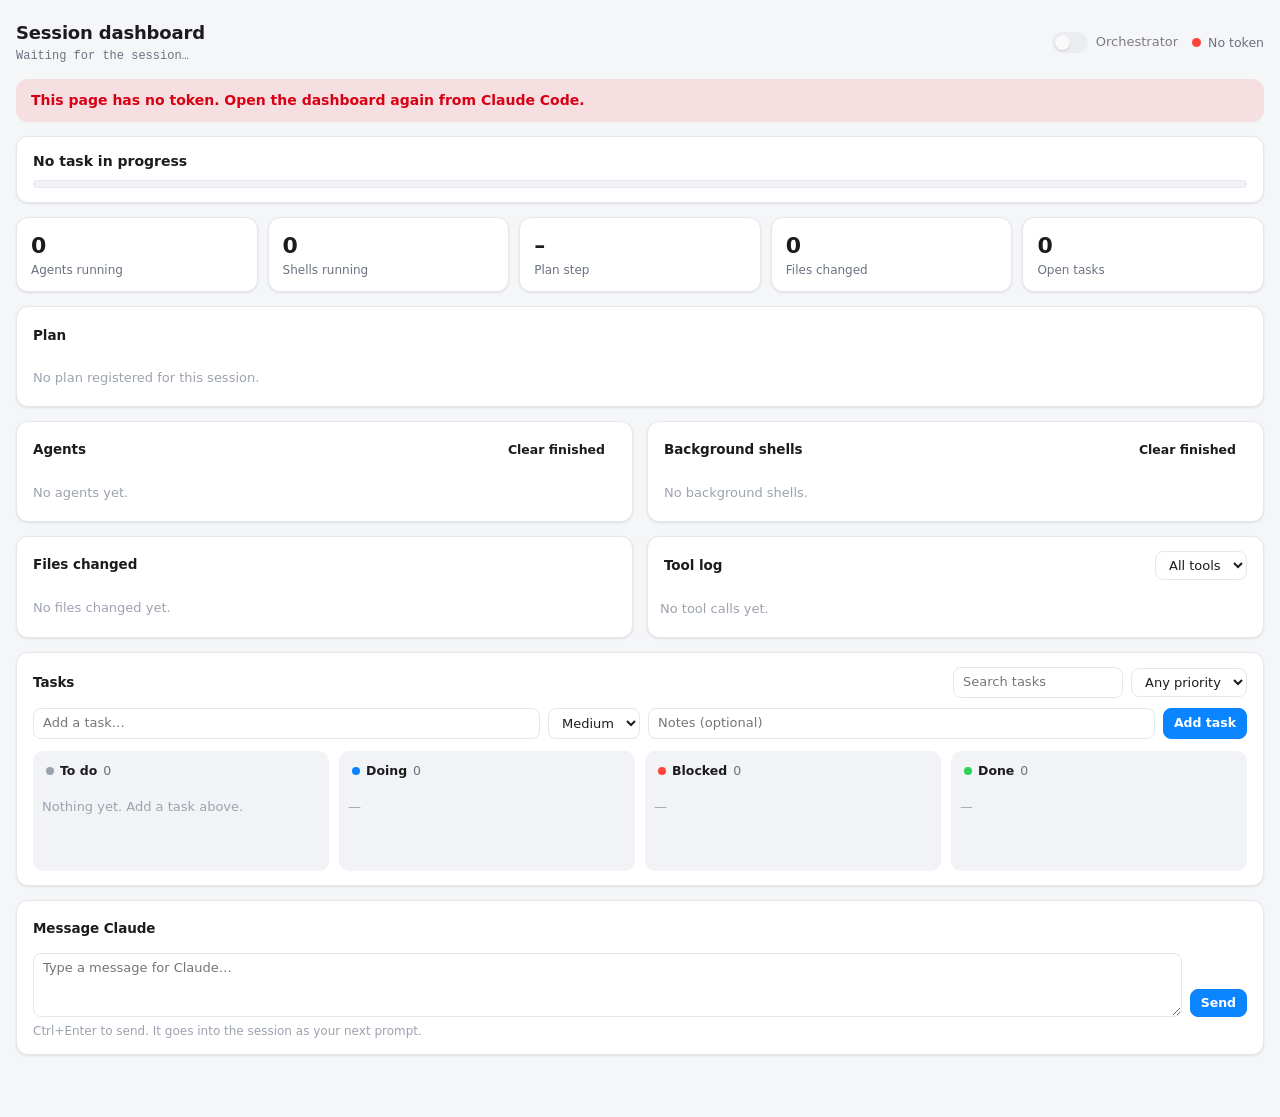
==== web/index.html @ 69ec07aa "task-progress 0.6.0: finish session dashboard - web/server.js: stop exiting on stdin end (host close" ====
<!doctype html>
<html lang="en">
<head>
<meta charset="utf-8">
<meta name="viewport" content="width=device-width, initial-scale=1">
<meta name="referrer" content="no-referrer">
<title>Session dashboard</title>
<style>
:root {
  --bg: #F5F6F8;
  --surface: #FFFFFF;
  --surface-2: #F1F3F6;
  --text: #1C1C1E;
  --muted: #6B7280;
  --faint: #9CA3AF;
  --border: #E4E7EC;
  --accent: #0A84FF;
  --accent-soft: rgba(10,132,255,.10);
  --green: #248A3D;
  --green-soft: rgba(52,199,89,.14);
  --amber: #B25000;
  --amber-soft: rgba(255,159,10,.16);
  --red: #D70015;
  --red-soft: rgba(255,59,48,.12);
  --gray-soft: rgba(120,120,128,.12);
  --violet-soft: rgba(165,180,252,.22);
  --shadow: 0 1px 2px rgba(16,24,40,.04), 0 1px 3px rgba(16,24,40,.06);
  --radius: 12px;
  --mono: ui-monospace, SFMono-Regular, Menlo, Consolas, "Liberation Mono", monospace;
  color-scheme: light;
}
@media (prefers-color-scheme: dark) {
  :root {
    --bg: #0E1014;
    --surface: #16191F;
    --surface-2: #1D2129;
    --text: #E8EAED;
    --muted: #9AA0AA;
    --faint: #6B7280;
    --border: #2A2F39;
    --accent: #0A84FF;
    --accent-soft: rgba(10,132,255,.18);
    --green: #30D158;
    --green-soft: rgba(48,209,88,.16);
    --amber: #FFB340;
    --amber-soft: rgba(255,159,10,.18);
    --red: #FF6961;
    --red-soft: rgba(255,69,58,.18);
    --gray-soft: rgba(142,142,147,.18);
    --violet-soft: rgba(165,180,252,.16);
    --shadow: none;
    color-scheme: dark;
  }
}
* { box-sizing: border-box; }
html, body { margin: 0; }
body {
  background: var(--bg);
  color: var(--text);
  font: 14px/1.45 -apple-system, BlinkMacSystemFont, "Segoe UI", system-ui, Roboto, "Helvetica Neue", Arial, sans-serif;
  -webkit-font-smoothing: antialiased;
}
button, input, select, textarea { font: inherit; color: inherit; }
.wrap { max-width: 1280px; margin: 0 auto; padding: 20px 16px 48px; }

/* header */
header.top {
  display: flex; align-items: center; gap: 16px; flex-wrap: wrap;
  margin-bottom: 14px;
}
.title-block { flex: 1 1 280px; min-width: 0; }
h1 { font-size: 18px; font-weight: 650; margin: 0; letter-spacing: -.01em; }
.cwd {
  font-family: var(--mono); font-size: 12px; color: var(--muted);
  white-space: nowrap; overflow: hidden; text-overflow: ellipsis; margin-top: 2px;
}
.head-controls { display: flex; align-items: center; gap: 14px; flex-wrap: wrap; }
.conn { display: inline-flex; align-items: center; gap: 7px; font-size: 12.5px; color: var(--muted); }
.dot { width: 9px; height: 9px; border-radius: 50%; background: var(--faint); flex: none; }
.conn[data-state="live"] .dot { background: #30D158; box-shadow: 0 0 0 3px var(--green-soft); }
.conn[data-state="reconnecting"] .dot { background: #FF9F0A; animation: pulse 1.2s ease-in-out infinite; }
.conn[data-state="offline"] .dot { background: #FF453A; }
@keyframes pulse { 50% { opacity: .35; } }

.switch {
  display: inline-flex; align-items: center; gap: 8px; cursor: pointer;
  background: none; border: 0; padding: 4px 0; font-size: 13px; color: var(--text);
}
.switch .track {
  width: 36px; height: 21px; border-radius: 999px; background: var(--gray-soft);
  border: 1px solid var(--border); position: relative; transition: background .15s;
}
.switch .track::after {
  content: ""; position: absolute; top: 2px; left: 2px; width: 15px; height: 15px;
  border-radius: 50%; background: #fff; box-shadow: 0 1px 2px rgba(0,0,0,.25); transition: transform .15s;
}
.switch[aria-checked="true"] .track { background: var(--accent); border-color: var(--accent); }
.switch[aria-checked="true"] .track::after { transform: translateX(15px); }
.switch:disabled { opacity: .55; cursor: progress; }

/* cards */
.card {
  background: var(--surface); border: 1px solid var(--border); border-radius: var(--radius);
  box-shadow: var(--shadow); padding: 14px 16px; min-width: 0;
}
.card-head { display: flex; align-items: center; gap: 10px; margin-bottom: 10px; min-height: 28px; }
.card-head h2 { font-size: 13.5px; font-weight: 650; margin: 0; flex: 1; letter-spacing: -.005em; }
.card-head .count { color: var(--muted); font-weight: 500; margin-left: 4px; }
.empty { color: var(--faint); font-size: 13px; padding: 10px 0 4px; }

/* progress */
.progress-card { margin-bottom: 14px; }
.progress-line { display: flex; align-items: baseline; gap: 8px; flex-wrap: wrap; margin-bottom: 9px; }
.progress-task { font-weight: 650; }
.progress-label { color: var(--muted); min-width: 0; overflow-wrap: anywhere; }
.progress-steps { margin-left: auto; font-variant-numeric: tabular-nums; color: var(--muted); font-size: 12.5px; }
.bar { height: 8px; border-radius: 999px; background: var(--surface-2); overflow: hidden; border: 1px solid var(--border); }
.bar > span {
  display: block; height: 100%; width: 0; border-radius: 999px;
  background: linear-gradient(90deg, #A5B4FC, #0A84FF); transition: width .35s ease;
}
.bar.done > span { background: linear-gradient(90deg, #A5B4FC, #0A84FF); }

/* overview */
.overview { display: grid; grid-template-columns: repeat(5, minmax(0, 1fr)); gap: 10px; margin-bottom: 14px; }
.stat { padding: 12px 14px; }
.stat .num { font-size: 22px; font-weight: 650; font-variant-numeric: tabular-nums; letter-spacing: -.02em; }
.stat .lbl { font-size: 12px; color: var(--muted); }

.grid { display: grid; grid-template-columns: repeat(2, minmax(0, 1fr)); gap: 14px; margin-bottom: 14px; }
.span-2 { grid-column: 1 / -1; }

/* buttons */
.btn {
  display: inline-flex; align-items: center; justify-content: center; gap: 6px;
  border: 1px solid var(--border); background: var(--surface); color: var(--text);
  border-radius: 8px; padding: 4px 10px; font-size: 12.5px; font-weight: 550; cursor: pointer;
  white-space: nowrap; line-height: 1.4;
}
.btn:hover:not(:disabled) { background: var(--surface-2); }
.btn:disabled { opacity: .5; cursor: progress; }
.btn.primary { background: var(--accent); border-color: var(--accent); color: #fff; }
.btn.primary:hover:not(:disabled) { background: #0071E3; }
.btn.danger { color: var(--red); }
.btn.danger.solid { background: var(--red); border-color: var(--red); color: #fff; }
.btn.ghost { border-color: transparent; background: transparent; }
.btn.ghost:hover:not(:disabled) { background: var(--surface-2); }
.btn.icon { padding: 3px 7px; min-width: 26px; }
.btn:focus-visible, .switch:focus-visible, input:focus-visible, select:focus-visible, textarea:focus-visible, .sort:focus-visible {
  outline: 2px solid var(--accent); outline-offset: 1px;
}
.confirm { display: inline-flex; align-items: center; gap: 4px; font-size: 12.5px; color: var(--muted); }

/* chips */
.chip {
  display: inline-block; padding: 1px 8px; border-radius: 999px; font-size: 11.5px; font-weight: 600;
  background: var(--gray-soft); color: var(--muted); white-space: nowrap; text-transform: lowercase;
}
.chip.running, .chip.doing { background: var(--accent-soft); color: var(--accent); }
.chip.done { background: var(--green-soft); color: var(--green); }
.chip.failed, .chip.over, .chip.blocked { background: var(--red-soft); color: var(--red); }
.chip.stopped, .chip.skipped, .chip.idle { background: var(--gray-soft); color: var(--muted); }
.chip.high { background: var(--red-soft); color: var(--red); }
.chip.med { background: var(--amber-soft); color: var(--amber); }
.chip.low { background: var(--gray-soft); color: var(--muted); }
.chip.plan { background: var(--violet-soft); color: var(--text); }

/* tables */
.table-wrap { overflow-x: auto; margin: 0 -4px; }
table { width: 100%; border-collapse: collapse; font-size: 13px; }
th {
  text-align: left; font-weight: 600; font-size: 11.5px; color: var(--muted);
  padding: 6px 6px; border-bottom: 1px solid var(--border); white-space: nowrap;
}
td { padding: 7px 6px; border-bottom: 1px solid var(--border); vertical-align: middle; }
tr:last-child td { border-bottom: 0; }
td.num, th.num { text-align: right; font-variant-numeric: tabular-nums; }
td.actions { text-align: right; white-space: nowrap; }
.mono { font-family: var(--mono); font-size: 12px; }
.clip { max-width: 0; overflow: hidden; text-overflow: ellipsis; white-space: nowrap; }
.sub { color: var(--muted); font-size: 12px; }
.over-text { color: var(--red); font-weight: 600; }
.sort {
  background: none; border: 0; padding: 0; font-weight: 600; font-size: 11.5px; color: var(--muted); cursor: pointer;
}
.sort[aria-sort="descending"]::after { content: " \2193"; }
.sort[aria-sort="ascending"]::after { content: " \2191"; }
.sort[aria-sort] { color: var(--text); }

/* plan */
.steps { list-style: none; margin: 0; padding: 0; }
.step {
  display: grid; grid-template-columns: 26px minmax(0,1fr) auto; gap: 10px; align-items: center;
  padding: 8px 0; border-bottom: 1px solid var(--border);
}
.step:last-child { border-bottom: 0; }
.step .k {
  width: 24px; height: 24px; border-radius: 50%; display: grid; place-items: center;
  font-size: 12px; font-weight: 650; background: var(--surface-2); color: var(--muted);
}
.step.running .k { background: var(--accent); color: #fff; }
.step.done .k { background: var(--green-soft); color: var(--green); }
.step.over .k { background: var(--red); color: #fff; }
.step.skipped .step-title { text-decoration: line-through; color: var(--muted); }
.step-title { font-weight: 550; overflow-wrap: anywhere; }
.step-meta { display: flex; gap: 8px; align-items: center; flex-wrap: wrap; margin-top: 2px; font-size: 12px; color: var(--muted); }
.step-actions { display: flex; gap: 6px; }
.minibar { width: 64px; height: 4px; border-radius: 999px; background: var(--surface-2); overflow: hidden; display: inline-block; vertical-align: middle; }
.minibar > span { display: block; height: 100%; background: var(--accent); }
.minibar.over > span { background: var(--red); }

/* tool log + files toolbars */
.toolbar { display: flex; gap: 8px; align-items: center; flex-wrap: wrap; }
select, input[type="text"], input[type="search"], textarea {
  background: var(--surface); border: 1px solid var(--border); border-radius: 8px;
  padding: 5px 9px; font-size: 13px; min-width: 0;
}
textarea { resize: vertical; }
.log { max-height: 380px; overflow: auto; margin: 0 -4px; }
.log-row {
  display: grid; grid-template-columns: 62px auto minmax(0,1fr) auto; gap: 8px; align-items: baseline;
  padding: 5px 4px; border-bottom: 1px solid var(--border); font-size: 12.5px;
}
.log-row:last-child { border-bottom: 0; }
.log-row .t { color: var(--faint); font-family: var(--mono); font-size: 11.5px; }
.log-row .s { overflow-wrap: anywhere; }
.log-row.fail .s { color: var(--red); }
.tool { font-family: var(--mono); font-size: 11.5px; padding: 0 6px; border-radius: 6px; background: var(--surface-2); color: var(--text); }
.agent-tag { font-size: 11px; color: var(--muted); font-family: var(--mono); }

/* tasks */
.task-add { display: grid; grid-template-columns: minmax(0,2fr) auto minmax(0,2fr) auto; gap: 8px; margin-bottom: 12px; }
.board { display: grid; grid-template-columns: repeat(4, minmax(0, 1fr)); gap: 10px; }
.col {
  background: var(--surface-2); border-radius: 10px; padding: 8px; min-height: 120px;
  border: 1px dashed transparent; transition: border-color .12s, background .12s;
}
.col.drop { border-color: var(--accent); background: var(--accent-soft); }
.col-head { display: flex; align-items: center; gap: 6px; padding: 2px 4px 8px; font-size: 12.5px; font-weight: 650; }
.col-head .n { color: var(--muted); font-weight: 500; }
.col-head .pip { width: 8px; height: 8px; border-radius: 50%; }
.col[data-status="todo"] .pip { background: var(--faint); }
.col[data-status="doing"] .pip { background: var(--accent); }
.col[data-status="blocked"] .pip { background: #FF453A; }
.col[data-status="done"] .pip { background: #30D158; }
.tcard {
  background: var(--surface); border: 1px solid var(--border); border-radius: 10px; padding: 9px 10px;
  margin-bottom: 8px; box-shadow: var(--shadow); cursor: grab;
}
.tcard.dragging { opacity: .45; }
.tcard .row1 { display: flex; gap: 6px; align-items: flex-start; }
.tcard .ttl { flex: 1; font-weight: 550; overflow-wrap: anywhere; cursor: text; border-radius: 4px; }
.tcard .ttl:hover, .tcard .notes:hover { background: var(--surface-2); }
.tcard .notes { font-size: 12.5px; color: var(--muted); margin-top: 4px; white-space: pre-wrap; overflow-wrap: anywhere; cursor: text; border-radius: 4px; }
.tcard .notes.placeholder { color: var(--faint); font-style: italic; }
.tcard .meta { display: flex; gap: 6px; align-items: center; flex-wrap: wrap; margin-top: 7px; font-size: 11.5px; color: var(--faint); }
.tcard .acts { display: flex; gap: 4px; align-items: center; margin-top: 8px; flex-wrap: wrap; }
.tcard .acts .spacer { flex: 1; }
.tcard input, .tcard textarea { width: 100%; }
.tcard.done-card .ttl { color: var(--muted); }
.prio-btn { border: 0; cursor: pointer; }

/* message box */
.msg-row { display: grid; grid-template-columns: minmax(0,1fr) auto; gap: 8px; align-items: end; }
.msg-row textarea { width: 100%; min-height: 64px; }
.hint { color: var(--faint); font-size: 12px; margin-top: 6px; }

/* banner + toasts */
.banner {
  display: none; margin-bottom: 14px; padding: 10px 14px; border-radius: var(--radius);
  background: var(--red-soft); color: var(--red); font-weight: 550; border: 1px solid transparent;
}
.banner.show { display: block; }
.toasts { position: fixed; right: 16px; bottom: 16px; display: flex; flex-direction: column; gap: 8px; z-index: 50; max-width: min(380px, calc(100vw - 32px)); }
.toast {
  background: var(--surface); border: 1px solid var(--border); border-left: 3px solid var(--green);
  border-radius: 10px; padding: 9px 12px; box-shadow: 0 6px 24px rgba(0,0,0,.14); font-size: 13px;
  overflow-wrap: anywhere; animation: tin .18s ease-out;
}
.toast.err { border-left-color: #FF453A; }
@keyframes tin { from { transform: translateY(6px); opacity: 0; } }

@media (max-width: 980px) {
  .overview { grid-template-columns: repeat(3, minmax(0, 1fr)); }
  .grid { grid-template-columns: minmax(0, 1fr); }
  .board { grid-template-columns: repeat(2, minmax(0, 1fr)); }
}
@media (max-width: 600px) {
  .wrap { padding: 14px 16px 40px; }
  .overview { grid-template-columns: repeat(2, minmax(0, 1fr)); }
  .board { grid-template-columns: minmax(0, 1fr); }
  .task-add { grid-template-columns: minmax(0,1fr) auto; }
  .task-add .notes-in { grid-column: 1 / -1; }
  .task-add .add-btn { grid-column: 1 / -1; }
  .hide-sm { display: none; }
  .log-row { grid-template-columns: 56px auto minmax(0,1fr); }
  .log-row .agent-tag { display: none; }
}
@media (prefers-reduced-motion: reduce) {
  * { animation: none !important; transition: none !important; }
}
</style>
</head>
<body>
<div class="wrap">
  <header class="top">
    <div class="title-block">
      <h1>Session dashboard</h1>
      <div class="cwd" id="cwd">Waiting for the session…</div>
    </div>
    <div class="head-controls">
      <button class="switch" id="orchToggle" role="switch" aria-checked="false" type="button" title="Orchestrator mode: Opus plans, executors run each step">
        <span class="track" aria-hidden="true"></span><span>Orchestrator</span>
      </button>
      <span class="conn" id="conn" data-state="reconnecting" aria-live="polite"><span class="dot"></span><span id="connText">Connecting…</span></span>
    </div>
  </header>

  <div class="banner" id="banner" role="alert"></div>

  <section class="card progress-card" aria-label="Progress">
    <div class="progress-line">
      <span class="progress-task" id="pTask">No task in progress</span>
      <span class="progress-label" id="pLabel"></span>
      <span class="progress-steps" id="pSteps"></span>
    </div>
    <div class="bar" role="progressbar" aria-valuemin="0" aria-valuemax="100" aria-valuenow="0" id="pBar"><span id="pFill"></span></div>
  </section>

  <section class="overview" aria-label="Overview">
    <div class="card stat"><div class="num" id="oAgents">0</div><div class="lbl">Agents running</div></div>
    <div class="card stat"><div class="num" id="oShells">0</div><div class="lbl">Shells running</div></div>
    <div class="card stat"><div class="num" id="oPlan">–</div><div class="lbl">Plan step</div></div>
    <div class="card stat"><div class="num" id="oFiles">0</div><div class="lbl">Files changed</div></div>
    <div class="card stat"><div class="num" id="oTasks">0</div><div class="lbl">Open tasks</div></div>
  </section>

  <div class="grid">
    <section class="card span-2" aria-label="Plan">
      <div class="card-head"><h2>Plan <span class="count" id="planTask"></span></h2></div>
      <div id="plan"></div>
    </section>

    <section class="card" aria-label="Agents">
      <div class="card-head">
        <h2>Agents <span class="count" id="agentsCount"></span></h2>
        <button class="btn ghost" type="button" data-clear title="Remove finished agents and shells from the lists">Clear finished</button>
      </div>
      <div id="agents"></div>
    </section>

    <section class="card" aria-label="Background shells">
      <div class="card-head">
        <h2>Background shells <span class="count" id="shellsCount"></span></h2>
        <button class="btn ghost" type="button" data-clear title="Remove finished agents and shells from the lists">Clear finished</button>
      </div>
      <div id="shells"></div>
    </section>

    <section class="card" aria-label="Files changed">
      <div class="card-head"><h2>Files changed <span class="count" id="filesCount"></span></h2></div>
      <div id="files"></div>
    </section>

    <section class="card" aria-label="Tool log">
      <div class="card-head">
        <h2>Tool log <span class="count" id="logCount"></span></h2>
        <select id="logFilter" aria-label="Filter by tool"><option value="">All tools</option></select>
      </div>
      <div class="log" id="log"></div>
    </section>

    <section class="card span-2" aria-label="Tasks">
      <div class="card-head">
        <h2>Tasks <span class="count" id="tasksCount"></span></h2>
        <div class="toolbar">
          <input type="search" id="taskSearch" placeholder="Search tasks" aria-label="Search tasks" style="width: 170px">
          <select id="taskPrioFilter" aria-label="Filter by priority">
            <option value="">Any priority</option><option value="high">High</option><option value="med">Medium</option><option value="low">Low</option>
          </select>
        </div>
      </div>
      <form class="task-add" id="taskAdd" autocomplete="off">
        <input type="text" id="newTitle" placeholder="Add a task…" aria-label="Task title" maxlength="500" required>
        <select id="newPrio" aria-label="Priority"><option value="low">Low</option><option value="med" selected>Medium</option><option value="high">High</option></select>
        <input type="text" id="newNotes" class="notes-in" placeholder="Notes (optional)" aria-label="Notes" maxlength="10000">
        <button class="btn primary add-btn" type="submit" id="addBtn">Add task</button>
      </form>
      <div class="board" id="board"></div>
    </section>

    <section class="card span-2" aria-label="Message Claude">
      <div class="card-head"><h2>Message Claude</h2></div>
      <form class="msg-row" id="msgForm" autocomplete="off">
        <textarea id="msgText" placeholder="Type a message for Claude…" aria-label="Message" maxlength="20000"></textarea>
        <button class="btn primary" type="submit" id="msgBtn">Send</button>
      </form>
      <div class="hint">Ctrl+Enter to send. It goes into the session as your next prompt.</div>
    </section>
  </div>
</div>
<div class="toasts" id="toasts" aria-live="polite"></div>

<script>
(function () {
  'use strict';

  // ---------- token ----------
  var TOKEN_KEY = 'tp-dashboard-token';
  var memToken = '';
  function storeGet() { try { return sessionStorage.getItem(TOKEN_KEY) || ''; } catch (e) { return ''; } }
  function storeSet(v) { try { sessionStorage.setItem(TOKEN_KEY, v); } catch (e) {} }
  (function initToken() {
    var params = new URLSearchParams(location.search);
    var t = params.get('t');
    if (t) {
      memToken = t;
      storeSet(t);
      params.delete('t');
      var q = params.toString();
      try { history.replaceState(null, '', location.pathname + (q ? '?' + q : '') + location.hash); } catch (e) {}
    } else {
      memToken = storeGet();
    }
  })();
  function token() { return memToken; }

  // ---------- state ----------
  var snap = null;
  var pending = {};      // key -> true while a command is in flight
  var confirming = {};   // key -> true while an inline confirm is shown
  var editing = null;    // { id, field } while a task field is being edited
  var dragging = null;   // task id while dragging
  var dirtyTasks = false;
  var fileSort = { key: 'lastAt', dir: 'desc' };

  // ---------- DOM helpers (text only, never innerHTML) ----------
  function $(id) { return document.getElementById(id); }
  function h(tag, attrs) {
    var el = document.createElement(tag);
    if (attrs) {
      for (var k in attrs) {
        if (!Object.prototype.hasOwnProperty.call(attrs, k)) continue;
        var v = attrs[k];
        if (v === null || v === undefined || v === false) continue;
        if (k === 'class') el.className = v;
        else if (k === 'text') el.textContent = v;
        else if (k.slice(0, 2) === 'on' && typeof v === 'function') el.addEventListener(k.slice(2), v);
        else if (k === 'dataset') { for (var d in v) el.dataset[d] = v[d]; }
        else if (v === true) el.setAttribute(k, '');
        else el.setAttribute(k, String(v));
      }
    }
    for (var i = 2; i < arguments.length; i++) append(el, arguments[i]);
    return el;
  }
  function append(el, c) {
    if (c === null || c === undefined || c === false) return;
    if (Array.isArray(c)) { c.forEach(function (x) { append(el, x); }); return; }
    el.appendChild(typeof c === 'object' ? c : document.createTextNode(String(c)));
  }
  function setText(id, v) { var el = $(id); if (el.textContent !== String(v)) el.textContent = String(v); }

  // ---------- time ----------
  function now() { return Date.now(); }
  function fmtDur(ms) {
    if (!(ms >= 0)) ms = 0;
    var s = Math.floor(ms / 1000);
    if (s < 60) return s + 's';
    var m = Math.floor(s / 60); s = s % 60;
    if (m < 60) return m + 'm ' + (s < 10 ? '0' : '') + s + 's';
    var hh = Math.floor(m / 60); m = m % 60;
    return hh + 'h ' + (m < 10 ? '0' : '') + m + 'm';
  }
  function ago(t) {
    if (!t) return '';
    var s = Math.max(0, Math.floor((now() - t) / 1000));
    if (s < 10) return 'just now';
    if (s < 60) return s + 's ago';
    var m = Math.floor(s / 60);
    if (m < 60) return m + 'm ago';
    var hh = Math.floor(m / 60);
    if (hh < 24) return hh + 'h ago';
    return Math.floor(hh / 24) + 'd ago';
  }
  function clock(t) {
    var d = new Date(t);
    function p(n) { return (n < 10 ? '0' : '') + n; }
    return p(d.getHours()) + ':' + p(d.getMinutes()) + ':' + p(d.getSeconds());
  }
  function fmtMin(m) { return (Math.round(m * 10) / 10).toString(); }

  // ---------- toasts ----------
  function toast(msg, ok) {
    var el = h('div', { class: 'toast' + (ok ? '' : ' err'), role: ok ? 'status' : 'alert', text: msg });
    $('toasts').appendChild(el);
    setTimeout(function () { el.remove(); }, ok ? 3500 : 6000);
    var all = $('toasts').children;
    while (all.length > 4) all[0].remove();
  }

  function showBanner(msg) {
    var b = $('banner');
    if (msg) { b.textContent = msg; b.classList.add('show'); }
    else { b.textContent = ''; b.classList.remove('show'); }
  }

  // ---------- API ----------
  function api(method, path, body) {
    var opts = { method: method, headers: { 'X-TP-Token': token() }, cache: 'no-store' };
    if (body !== undefined) { opts.headers['Content-Type'] = 'application/json'; opts.body = JSON.stringify(body); }
    return fetch(path, opts).then(function (r) {
      return r.text().then(function (t) {
        var data = null;
        try { data = t ? JSON.parse(t) : null; } catch (e) { data = null; }
        if (r.status === 401) showBanner('This page has no valid token. Open the dashboard again from Claude Code.');
        return { status: r.status, data: data };
      });
    });
  }

  // Sends a command, toasts the reply, keeps `key` (and its buttons) disabled while in flight.
  function command(action, args, key, btn) {
    key = key || action;
    if (pending[key]) return Promise.resolve(null);
    pending[key] = true;
    if (btn) btn.disabled = true;
    var body = Object.assign({ action: action }, args || {});
    return api('POST', '/api/command', body).then(function (r) {
      var d = r.data || {};
      var ok = r.status === 200 && d.ok === true;
      var msg = d.message || (ok ? 'Done' : r.status === 504 ? 'Claude Code did not answer in time' : 'Failed (' + r.status + ')');
      toast(msg, ok);
      return ok;
    }).catch(function () {
      toast('Could not reach the dashboard server', false);
      return false;
    }).then(function (ok) {
      delete pending[key];
      if (btn && btn.isConnected) btn.disabled = false;
      render();
      return ok;
    });
  }

  // ---------- SSE ----------
  var es = null, backoff = 1000, retryTimer = null;
  function setConn(state, text) {
    var c = $('conn');
    c.dataset.state = state;
    setText('connText', text);
  }
  function connect() {
    clearTimeout(retryTimer);
    if (!token()) {
      setConn('offline', 'No token');
      showBanner('This page has no token. Open the dashboard again from Claude Code.');
      return;
    }
    if (es) { try { es.close(); } catch (e) {} }
    setConn('reconnecting', backoff > 1000 ? 'Reconnecting…' : 'Connecting…');
    es = new EventSource('/api/events?t=' + encodeURIComponent(token()));
    es.onopen = function () {
      backoff = 1000;
      setConn('live', 'Live');
      showBanner('');
    };
    es.addEventListener('snapshot', function (ev) {
      try { applySnapshot(JSON.parse(ev.data)); } catch (e) { /* ignore a bad frame */ }
    });
    es.onerror = function () {
      try { es.close(); } catch (e) {}
      es = null;
      setConn('reconnecting', 'Reconnecting…');
      // A 401 looks like a generic error to EventSource: probe once to tell the user.
      api('GET', '/api/snapshot').then(function (r) {
        if (r.status === 401) { setConn('offline', 'Bad token'); return; }
        schedule();
      }).catch(function () { setConn('offline', 'Server stopped'); schedule(); });
    };
  }
  function schedule() {
    clearTimeout(retryTimer);
    retryTimer = setTimeout(connect, backoff);
    backoff = Math.min(backoff * 2, 15000);
  }

  function applySnapshot(s) {
    if (!s || typeof s !== 'object') return;
    snap = s;
    render();
  }

  // ---------- render ----------
  function arr(x) { return Array.isArray(x) ? x : []; }

  function render() {
    var s = snap || {};
    renderHeader(s);
    renderOverview(s);
    renderPlan(s);
    renderAgents(s);
    renderShells(s);
    renderFiles(s);
    renderLog(s);
    if (editing || dragging) dirtyTasks = true; else renderTasks(s);
    tick();
  }

  function renderHeader(s) {
    var sess = s.session || {};
    setText('cwd', sess.cwd || (snap ? '' : 'Waiting for the session…'));
    $('cwd').title = sess.cwd || '';
    var t = $('orchToggle');
    t.setAttribute('aria-checked', s.orchestrate ? 'true' : 'false');
    t.disabled = !!pending['orchestrate.set'] || !snap;

    var p = s.progress;
    if (p && (p.task || p.totalSteps)) {
      var total = Math.max(1, Number(p.totalSteps) || 1);
      var step = Math.min(total, Math.max(0, Number(p.step) || 0));
      var pct = p.done ? 100 : Math.round((step / total) * 100);
      setText('pTask', p.task || 'Task');
      setText('pLabel', p.done ? 'Done' : (p.label ? '· ' + p.label : ''));
      setText('pSteps', step + ' / ' + total);
      $('pFill').style.width = pct + '%';
      $('pBar').setAttribute('aria-valuenow', String(pct));
    } else {
      setText('pTask', 'No task in progress');
      setText('pLabel', '');
      setText('pSteps', '');
      $('pFill').style.width = '0%';
      $('pBar').setAttribute('aria-valuenow', '0');
    }
  }

  function renderOverview(s) {
    var agents = arr(s.agents), shells = arr(s.shells), tasks = arr(s.tasks);
    setText('oAgents', agents.filter(function (a) { return a.status === 'running'; }).length);
    setText('oShells', shells.filter(function (x) { return x.status === 'running'; }).length);
    setText('oFiles', arr(s.files).length);
    setText('oTasks', tasks.filter(function (t) { return t.status !== 'done'; }).length);
    var steps = s.plan ? arr(s.plan.steps) : [];
    if (!steps.length) { setText('oPlan', '–'); return; }
    var cur = steps.filter(function (x) { return x.status === 'running' || x.status === 'over'; })[0];
    var finished = steps.filter(function (x) { return x.status === 'done' || x.status === 'skipped'; }).length;
    setText('oPlan', (cur ? cur.k : finished) + '/' + steps.length);
  }

  // Elements with data-since get a live elapsed time; data-budget adds "/ N min" and red when over.
  function timeCell(start, end, budgetMin) {
    var attrs = { class: 'elapsed', dataset: {} };
    if (start) attrs.dataset.since = String(start);
    if (end) attrs.dataset.until = String(end);
    if (budgetMin) attrs.dataset.budget = String(budgetMin);
    return h('span', attrs);
  }

  function tick() {
    var els = document.querySelectorAll('[data-since]');
    for (var i = 0; i < els.length; i++) {
      var el = els[i];
      var start = Number(el.dataset.since);
      var end = el.dataset.until ? Number(el.dataset.until) : now();
      var ms = end - start;
      var budget = el.dataset.budget ? Number(el.dataset.budget) : 0;
      if (budget) {
        var used = ms / 60000;
        var txt = fmtMin(used) + ' / ' + fmtMin(budget) + ' min';
        if (el.textContent !== txt) el.textContent = txt;
        el.classList.toggle('over-text', used > budget);
        var bar = el.parentNode && el.parentNode.querySelector('.minibar');
        if (bar) {
          bar.classList.toggle('over', used > budget);
          bar.firstChild.style.width = Math.min(100, (used / budget) * 100) + '%';
        }
      } else {
        var t2 = fmtDur(ms);
        if (el.textContent !== t2) el.textContent = t2;
      }
    }
    var agos = document.querySelectorAll('[data-ago]');
    for (var j = 0; j < agos.length; j++) {
      var a = ago(Number(agos[j].dataset.ago));
      if (agos[j].textContent !== a) agos[j].textContent = a;
    }
  }

  function renderPlan(s) {
    var box = $('plan');
    var plan = s.plan;
    var steps = plan ? arr(plan.steps) : [];
    setText('planTask', plan && plan.task ? '· ' + plan.task : '');
    if (!steps.length) { box.replaceChildren(h('div', { class: 'empty', text: 'No plan registered for this session.' })); return; }
    var list = h('ol', { class: 'steps' });
    steps.forEach(function (st) {
      var status = st.status || 'pending';
      var meta = [h('span', { class: 'chip ' + status, text: status })];
      if (st.startedAt) {
        meta.push(h('span', { class: 'minibar' }, h('span')));
        meta.push(timeCell(st.startedAt, st.endedAt, st.minutes));
      } else if (st.minutes) {
        meta.push(h('span', { text: 'budget ' + fmtMin(st.minutes) + ' min' }));
      }
      if (st.agentId) meta.push(h('span', { class: 'agent-tag', text: shortId(st.agentId), title: st.agentId }));

      var acts = h('div', { class: 'step-actions' });
      if (status !== 'done' && status !== 'skipped') {
        var kd = 'step:' + st.k + ':done', ks = 'step:' + st.k + ':skipped';
        acts.appendChild(h('button', { class: 'btn', type: 'button', disabled: !!(pending[kd] || pending[ks]), text: 'Done',
          onclick: function (e) { command('step.set', { k: st.k, status: 'done' }, kd, e.currentTarget); } }));
        acts.appendChild(h('button', { class: 'btn ghost', type: 'button', disabled: !!(pending[kd] || pending[ks]), text: 'Skip',
          onclick: function (e) { command('step.set', { k: st.k, status: 'skipped' }, ks, e.currentTarget); } }));
      }
      list.appendChild(h('li', { class: 'step ' + status },
        h('span', { class: 'k', text: st.k }),
        h('div', null, h('div', { class: 'step-title', text: st.title || 'Step ' + st.k }), h('div', { class: 'step-meta' }, meta)),
        acts));
    });
    box.replaceChildren(list);
  }

  function shortId(id) { id = String(id || ''); return id.length > 10 ? id.slice(0, 8) + '…' : id; }

  function stopControl(kind, id, status) {
    if (status !== 'running') return null;
    var key = kind + ':' + id;
    var action = kind + '.stop';
    if (pending[key]) return h('button', { class: 'btn danger', type: 'button', disabled: true, text: 'Stopping…' });
    if (confirming[key]) {
      return h('span', { class: 'confirm' }, 'Stop?',
        h('button', { class: 'btn danger solid', type: 'button', text: 'Yes', onclick: function (e) {
          delete confirming[key];
          command(action, { id: id }, key, e.currentTarget);
          render();
        } }),
        h('button', { class: 'btn', type: 'button', text: 'No', onclick: function () { delete confirming[key]; render(); } }));
    }
    return h('button', { class: 'btn danger', type: 'button', text: 'Stop', onclick: function () { confirming[key] = true; render(); } });
  }

  function renderAgents(s) {
    var rows = arr(s.agents).slice().sort(byRunningThenRecent);
    setText('agentsCount', rows.length ? rows.length : '');
    var box = $('agents');
    if (!rows.length) { box.replaceChildren(h('div', { class: 'empty', text: 'No agents yet.' })); return; }
    var tbody = h('tbody');
    rows.forEach(function (a) {
      var budget = a.budgetMin ? timeCell(a.startedAt, a.endedAt, a.budgetMin) : timeCell(a.startedAt, a.status === 'running' ? null : (a.endedAt || a.startedAt));
      tbody.appendChild(h('tr', null,
        h('td', { class: 'clip', style: 'width: 52%' },
          h('div', { text: a.description || '(no description)', title: a.description || '' }),
          h('div', { class: 'sub' }, (a.type || 'agent') + (a.step !== undefined && a.step !== null ? ' · step ' + a.step : ''))),
        h('td', null, h('span', { class: 'chip ' + (a.status || ''), text: a.status || '?' })),
        h('td', { class: 'num' }, budget),
        h('td', { class: 'actions' }, stopControl('agent', a.id, a.status))));
    });
    box.replaceChildren(h('div', { class: 'table-wrap' }, h('table', null,
      h('thead', null, h('tr', null, h('th', { text: 'Agent' }), h('th', { text: 'Status' }), h('th', { class: 'num', text: 'Time' }), h('th'))),
      tbody)));
  }

  function renderShells(s) {
    var rows = arr(s.shells).slice().sort(byRunningThenRecent);
    setText('shellsCount', rows.length ? rows.length : '');
    var box = $('shells');
    if (!rows.length) { box.replaceChildren(h('div', { class: 'empty', text: 'No background shells.' })); return; }
    var tbody = h('tbody');
    rows.forEach(function (x) {
      var status = x.status || '?';
      var exit = x.exitCode !== undefined && x.exitCode !== null && status !== 'running' ? ' · exit ' + x.exitCode : '';
      tbody.appendChild(h('tr', null,
        h('td', { class: 'clip', style: 'width: 52%' },
          h('div', { text: x.description || x.command || '(shell)', title: x.description || '' }),
          h('div', { class: 'sub mono', text: x.command || '', title: x.command || '' })),
        h('td', null, h('span', { class: 'chip ' + status, text: status }), h('span', { class: 'sub', text: exit })),
        h('td', { class: 'num' }, timeCell(x.startedAt, status === 'running' ? null : (x.endedAt || x.startedAt))),
        h('td', { class: 'actions' }, stopControl('shell', x.id, status))));
    });
    box.replaceChildren(h('div', { class: 'table-wrap' }, h('table', null,
      h('thead', null, h('tr', null, h('th', { text: 'Shell' }), h('th', { text: 'Status' }), h('th', { class: 'num', text: 'Time' }), h('th'))),
      tbody)));
  }

  function byRunningThenRecent(a, b) {
    var ra = a.status === 'running' ? 0 : 1, rb = b.status === 'running' ? 0 : 1;
    if (ra !== rb) return ra - rb;
    return (b.startedAt || 0) - (a.startedAt || 0);
  }

  function relPath(p, cwd) {
    p = String(p || '');
    if (!cwd) return p;
    var norm = function (x) { return x.replace(/\\/g, '/').toLowerCase(); };
    var c = norm(cwd).replace(/\/$/, '') + '/';
    return norm(p).indexOf(c) === 0 ? p.slice(c.length) : p;
  }

  function renderFiles(s) {
    var files = arr(s.files).slice();
    setText('filesCount', files.length ? files.length : '');
    var box = $('files');
    if (!files.length) { box.replaceChildren(h('div', { class: 'empty', text: 'No files changed yet.' })); return; }
    var k = fileSort.key, dir = fileSort.dir === 'asc' ? 1 : -1;
    files.sort(function (a, b) { return ((a[k] || 0) - (b[k] || 0)) * dir || String(a.path).localeCompare(String(b.path)); });
    var cwd = s.session && s.session.cwd;
    function sortBtn(key, label) {
      var attrs = { class: 'sort', type: 'button', text: label, onclick: function () {
        if (fileSort.key === key) fileSort.dir = fileSort.dir === 'desc' ? 'asc' : 'desc';
        else { fileSort.key = key; fileSort.dir = 'desc'; }
        renderFiles(snap || {}); tick();
      } };
      if (fileSort.key === key) attrs['aria-sort'] = fileSort.dir === 'desc' ? 'descending' : 'ascending';
      return h('button', attrs);
    }
    var tbody = h('tbody');
    files.forEach(function (f) {
      tbody.appendChild(h('tr', null,
        h('td', { class: 'clip mono', style: 'width: 60%', title: f.path || '', text: relPath(f.path, cwd) }),
        h('td', { class: 'hide-sm' }, h('span', { class: 'chip', text: f.op || '' })),
        h('td', { class: 'num', text: f.count || 0 }),
        h('td', { class: 'num sub' }, h('span', { dataset: { ago: String(f.lastAt || 0) } }))));
    });
    box.replaceChildren(h('div', { class: 'table-wrap' }, h('table', null,
      h('thead', null, h('tr', null, h('th', { text: 'File' }), h('th', { class: 'hide-sm', text: 'Op' }),
        h('th', { class: 'num' }, sortBtn('count', 'Edits')), h('th', { class: 'num' }, sortBtn('lastAt', 'Last')))),
      tbody)));
  }

  function renderLog(s) {
    var log = arr(s.toolLog);
    var sel = $('logFilter');
    var tools = {};
    log.forEach(function (e) { if (e.tool) tools[e.tool] = (tools[e.tool] || 0) + 1; });
    var names = Object.keys(tools).sort();
    var cur = sel.value;
    var want = [''].concat(names).join('\u0000');
    var have = Array.prototype.map.call(sel.options, function (o) { return o.value; }).join('\u0000');
    if (want !== have) {
      var opts = [h('option', { value: '', text: 'All tools' })];
      names.forEach(function (n) { opts.push(h('option', { value: n, text: n + ' (' + tools[n] + ')' })); });
      sel.replaceChildren.apply(sel, opts);
      sel.value = names.indexOf(cur) >= 0 ? cur : '';
    }
    var f = sel.value;
    var rows = log.filter(function (e) { return !f || e.tool === f; }).sort(function (a, b) { return (b.at || 0) - (a.at || 0); });
    setText('logCount', log.length ? (f ? rows.length + ' of ' + log.length : log.length) : '');
    var box = $('log');
    if (!rows.length) { box.replaceChildren(h('div', { class: 'empty', text: 'No tool calls yet.' })); return; }
    var frag = document.createDocumentFragment();
    rows.slice(0, 300).forEach(function (e) {
      frag.appendChild(h('div', { class: 'log-row' + (e.ok === false ? ' fail' : '') },
        h('span', { class: 't', text: e.at ? clock(e.at) : '' }),
        h('span', { class: 'tool', text: e.tool || '?' }),
        h('span', { class: 's', text: (e.ok === false ? '✕ ' : '') + (e.summary || '') }),
        h('span', { class: 'agent-tag', text: e.agentId ? shortId(e.agentId) : '', title: e.agentId || '' })));
    });
    box.replaceChildren(frag);
  }

  // ---------- tasks ----------
  var COLS = [['todo', 'To do'], ['doing', 'Doing'], ['blocked', 'Blocked'], ['done', 'Done']];
  var PRIO_LABEL = { high: 'High', med: 'Med', low: 'Low' };
  var PRIO_NEXT = { low: 'med', med: 'high', high: 'low' };
  var PRIO_RANK = { high: 0, med: 1, low: 2 };

  function taskMatches(t) {
    var q = $('taskSearch').value.trim().toLowerCase();
    var p = $('taskPrioFilter').value;
    if (p && t.priority !== p) return false;
    if (!q) return true;
    return (String(t.title || '') + ' ' + String(t.notes || '')).toLowerCase().indexOf(q) >= 0;
  }

  function updateTask(t, fields, key, btn) {
    // Optimistic: show the change at once; the next snapshot is the truth.
    var before = {};
    for (var k in fields) before[k] = t[k];
    Object.assign(t, fields);
    renderTasks(snap || {});
    return command('task.update', Object.assign({ id: t.id }, fields), key || 'task:' + t.id, btn).then(function (ok) {
      if (ok === false) { Object.assign(t, before); render(); }
    });
  }

  function renderTasks(s) {
    dirtyTasks = false;
    var tasks = arr(s.tasks);
    var open = tasks.filter(function (t) { return t.status !== 'done'; }).length;
    setText('tasksCount', tasks.length ? open + ' open · ' + tasks.length + ' total' : '');
    var board = $('board');
    var cols = COLS.map(function (c) {
      var status = c[0];
      var list = tasks.filter(function (t) { return (t.status || 'todo') === status && taskMatches(t); });
      list.sort(function (a, b) {
        if (status === 'done') return (b.updatedAt || 0) - (a.updatedAt || 0);
        return (PRIO_RANK[a.priority] ?? 1) - (PRIO_RANK[b.priority] ?? 1) || (a.createdAt || 0) - (b.createdAt || 0);
      });
      var col = h('div', { class: 'col', dataset: { status: status }, 'aria-label': c[1] },
        h('div', { class: 'col-head' }, h('span', { class: 'pip' }), c[1], h('span', { class: 'n', text: list.length })));
      col.addEventListener('dragover', function (e) {
        if (!dragging) return;
        e.preventDefault();
        e.dataTransfer.dropEffect = 'move';
        col.classList.add('drop');
      });
      col.addEventListener('dragleave', function (e) {
        if (!col.contains(e.relatedTarget)) col.classList.remove('drop');
      });
      col.addEventListener('drop', function (e) {
        e.preventDefault();
        col.classList.remove('drop');
        var id = dragging || e.dataTransfer.getData('text/plain');
        dragging = null;
        var t = findTask(id);
        if (t && t.status !== status) updateTask(t, { status: status });
        else render();
      });
      list.forEach(function (t) { col.appendChild(taskCard(t)); });
      if (!list.length) col.appendChild(h('div', { class: 'empty', text: status === 'todo' && !tasks.length ? 'Nothing yet. Add a task above.' : '—' }));
      return col;
    });
    board.replaceChildren.apply(board, cols);
  }

  function findTask(id) {
    var ts = snap ? arr(snap.tasks) : [];
    for (var i = 0; i < ts.length; i++) if (ts[i].id === id) return ts[i];
    return null;
  }

  function taskCard(t) {
    var key = 'task:' + t.id;
    var busy = !!pending[key];
    var status = t.status || 'todo';
    var idx = COLS.findIndex(function (c) { return c[0] === status; });
    var card = h('article', { class: 'tcard' + (status === 'done' ? ' done-card' : ''), draggable: 'true', dataset: { id: t.id } });

    card.addEventListener('dragstart', function (e) {
      if (editing) { e.preventDefault(); return; }
      dragging = t.id;
      e.dataTransfer.effectAllowed = 'move';
      try { e.dataTransfer.setData('text/plain', t.id); } catch (err) {}
      card.classList.add('dragging');
    });
    card.addEventListener('dragend', function () {
      card.classList.remove('dragging');
      dragging = null;
      document.querySelectorAll('.col.drop').forEach(function (c) { c.classList.remove('drop'); });
      if (dirtyTasks) renderTasks(snap || {});
    });

    // title
    var titleEl;
    if (editing && editing.id === t.id && editing.field === 'title') {
      titleEl = h('input', { type: 'text', value: t.title || '', maxlength: '500', 'aria-label': 'Edit title' });
      bindEditor(titleEl, t, 'title', false);
    } else {
      titleEl = h('div', { class: 'ttl', text: t.title || '(untitled)', title: 'Click to edit', tabindex: '0', role: 'button',
        onclick: function () { startEdit(t.id, 'title'); },
        onkeydown: function (e) { if (e.key === 'Enter') startEdit(t.id, 'title'); } });
    }
    var prio = t.priority || 'med';
    var prioBtn = h('button', { class: 'chip prio-btn ' + prio, type: 'button', text: PRIO_LABEL[prio] || prio, disabled: busy,
      title: 'Priority: click to change', onclick: function (e) { updateTask(t, { priority: PRIO_NEXT[prio] || 'med' }, key, e.currentTarget); } });
    card.appendChild(h('div', { class: 'row1' }, titleEl, prioBtn));

    // notes
    if (editing && editing.id === t.id && editing.field === 'notes') {
      var ta = h('textarea', { rows: '3', maxlength: '10000', 'aria-label': 'Edit notes' });
      ta.value = t.notes || '';
      bindEditor(ta, t, 'notes', true);
      card.appendChild(h('div', { style: 'margin-top: 6px' }, ta));
    } else {
      card.appendChild(h('div', { class: 'notes' + (t.notes ? '' : ' placeholder'), text: t.notes || 'Add notes', tabindex: '0', role: 'button',
        title: 'Click to edit notes', onclick: function () { startEdit(t.id, 'notes'); },
        onkeydown: function (e) { if (e.key === 'Enter') startEdit(t.id, 'notes'); } }));
    }

    var meta = h('div', { class: 'meta' });
    if (t.source === 'plan') meta.appendChild(h('span', { class: 'chip plan', text: 'from plan' }));
    meta.appendChild(h('span', { dataset: { ago: String(t.updatedAt || t.createdAt || 0) } }));
    card.appendChild(meta);

    var acts = h('div', { class: 'acts' });
    acts.appendChild(h('button', { class: 'btn icon ghost', type: 'button', text: '‹', title: 'Move left', 'aria-label': 'Move left',
      disabled: busy || idx <= 0, onclick: function (e) { updateTask(t, { status: COLS[idx - 1][0] }, key, e.currentTarget); } }));
    acts.appendChild(h('button', { class: 'btn icon ghost', type: 'button', text: '›', title: 'Move right', 'aria-label': 'Move right',
      disabled: busy || idx >= COLS.length - 1, onclick: function (e) { updateTask(t, { status: COLS[idx + 1][0] }, key, e.currentTarget); } }));
    acts.appendChild(h('span', { class: 'spacer' }));
    var sendKey = 'send:' + t.id;
    acts.appendChild(h('button', { class: 'btn', type: 'button', text: pending[sendKey] ? 'Sending…' : 'Send to Claude', disabled: !!pending[sendKey],
      onclick: function (e) { command('task.send', { id: t.id }, sendKey, e.currentTarget); } }));
    var delKey = 'del:' + t.id;
    if (confirming[delKey]) {
      acts.appendChild(h('span', { class: 'confirm' }, 'Delete?',
        h('button', { class: 'btn danger solid', type: 'button', text: 'Yes', onclick: function (e) {
          delete confirming[delKey];
          command('task.delete', { id: t.id }, delKey, e.currentTarget);
        } }),
        h('button', { class: 'btn', type: 'button', text: 'No', onclick: function () { delete confirming[delKey]; renderTasks(snap || {}); tick(); } })));
    } else {
      acts.appendChild(h('button', { class: 'btn icon ghost danger', type: 'button', text: '✕', title: 'Delete task', 'aria-label': 'Delete task',
        disabled: !!pending[delKey], onclick: function () { confirming[delKey] = true; renderTasks(snap || {}); tick(); } }));
    }
    card.appendChild(acts);
    return card;
  }

  function startEdit(id, field) {
    editing = { id: id, field: field };
    renderTasks(snap || {});
    tick();
    var el = document.querySelector('.tcard[data-id="' + cssEscape(id) + '"] ' + (field === 'title' ? 'input' : 'textarea'));
    if (el) { el.focus(); var n = el.value.length; try { el.setSelectionRange(n, n); } catch (e) {} }
  }

  function cssEscape(s) { return window.CSS && CSS.escape ? CSS.escape(s) : String(s).replace(/["\\]/g, '\\$&'); }

  function bindEditor(el, t, field, multiline) {
    var finished = false;
    function finish(save) {
      if (finished) return;
      finished = true;
      editing = null;
      var val = el.value;
      var changed = save && val !== (t[field] || '');
      if (changed && field === 'title' && !val.trim()) { toast('Title cannot be empty', false); changed = false; }
      if (changed) {
        var f = {}; f[field] = field === 'title' ? val.trim() : val;
        updateTask(t, f);
      } else {
        renderTasks(snap || {});
        tick();
      }
    }
    el.addEventListener('keydown', function (e) {
      if (e.key === 'Escape') { e.preventDefault(); finish(false); }
      else if (e.key === 'Enter' && (!multiline || e.ctrlKey || e.metaKey)) { e.preventDefault(); finish(true); }
    });
    el.addEventListener('blur', function () { finish(true); });
  }

  // ---------- static controls ----------
  $('orchToggle').addEventListener('click', function (e) {
    if (!snap) return;
    command('orchestrate.set', { on: !snap.orchestrate }, 'orchestrate.set', e.currentTarget);
  });

  document.querySelectorAll('[data-clear]').forEach(function (b) {
    b.addEventListener('click', function () {
      var btns = document.querySelectorAll('[data-clear]');
      btns.forEach(function (x) { x.disabled = true; });
      command('items.clearFinished', {}, 'items.clearFinished').then(function () {
        btns.forEach(function (x) { x.disabled = false; });
      });
    });
  });

  $('logFilter').addEventListener('change', function () { renderLog(snap || {}); });
  $('taskSearch').addEventListener('input', function () { renderTasks(snap || {}); tick(); });
  $('taskPrioFilter').addEventListener('change', function () { renderTasks(snap || {}); tick(); });

  $('taskAdd').addEventListener('submit', function (e) {
    e.preventDefault();
    var title = $('newTitle').value.trim();
    if (!title) { $('newTitle').focus(); return; }
    var args = { title: title, priority: $('newPrio').value };
    var notes = $('newNotes').value.trim();
    if (notes) args.notes = notes;
    command('task.add', args, 'task.add', $('addBtn')).then(function (ok) {
      if (ok) { $('newTitle').value = ''; $('newNotes').value = ''; $('newPrio').value = 'med'; $('newTitle').focus(); }
    });
  });

  function sendMessage() {
    var text = $('msgText').value;
    if (!text.trim()) { $('msgText').focus(); return; }
    command('prompt.send', { text: text }, 'prompt.send', $('msgBtn')).then(function (ok) {
      if (ok) $('msgText').value = '';
    });
  }
  $('msgForm').addEventListener('submit', function (e) { e.preventDefault(); sendMessage(); });
  $('msgText').addEventListener('keydown', function (e) {
    if (e.key === 'Enter' && (e.ctrlKey || e.metaKey)) { e.preventDefault(); sendMessage(); }
  });

  setInterval(tick, 1000);
  render();
  connect();
})();
</script>
</body>
</html>
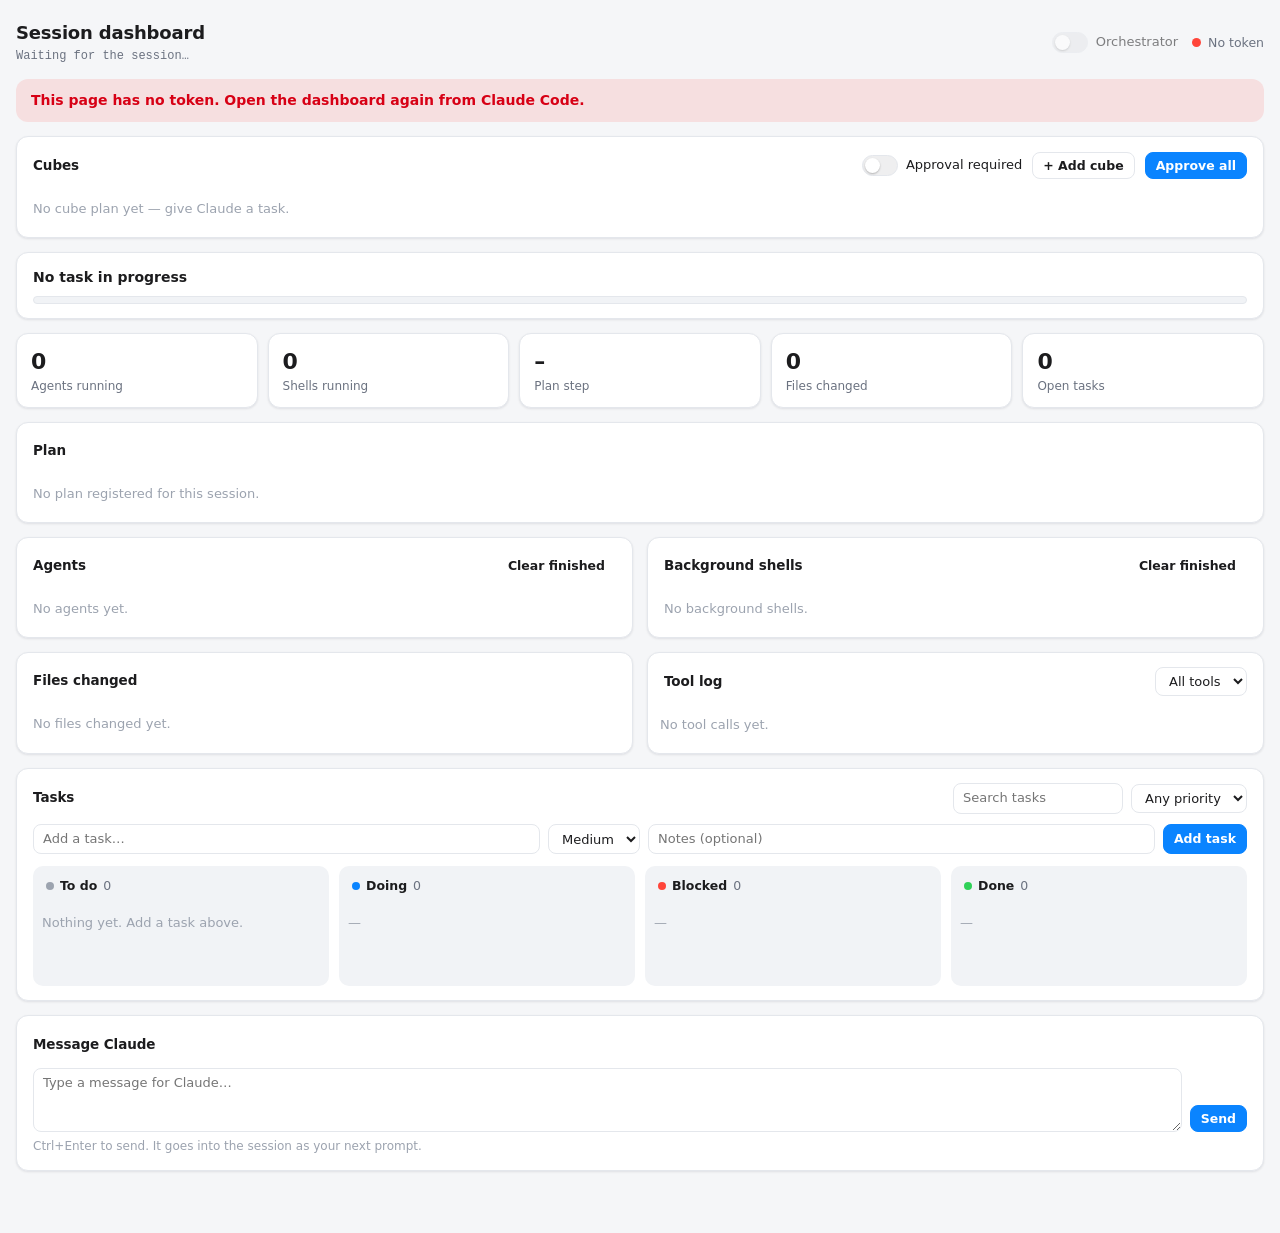
==== commit bd32c68c: "task-progress 0.7.0: approval cubes (flow 2-6, actionText wire name, command-clash fix, tests, docs)" ====
--- a/web/index.html
+++ b/web/index.html
@@ -280,6 +280,115 @@
 .toast.err { border-left-color: #FF453A; }
 @keyframes tin { from { transform: translateY(6px); opacity: 0; } }
 
+/* cube flow board */
+.cubes-card { margin-bottom: 14px; }
+.cubes-head { display: flex; align-items: center; gap: 10px; flex-wrap: wrap; margin-bottom: 10px; }
+.cubes-head h2 { font-size: 13.5px; font-weight: 650; margin: 0; letter-spacing: -.005em; }
+.cubes-task { font-weight: 650; overflow-wrap: anywhere; }
+.cubes-counts { display: flex; gap: 6px; flex-wrap: wrap; flex: 1; min-width: 0; }
+.cubes-tools { display: flex; gap: 10px; align-items: center; flex-wrap: wrap; }
+.cube-canvas { position: relative; overflow-x: auto; padding: 14px 4px 10px; margin: 0 -4px; }
+.cube-lanes { display: flex; gap: 56px; align-items: flex-start; position: relative; z-index: 1; width: max-content; min-width: 100%; }
+.lane { display: flex; flex-direction: column; gap: 22px; width: 248px; flex: none; }
+.lane-head { font-size: 11.5px; font-weight: 650; color: var(--muted); text-transform: uppercase; letter-spacing: .04em; padding-left: 2px; }
+.lane-then { display: none; }
+.cube-arrows { position: absolute; left: 0; top: 0; pointer-events: none; z-index: 0; overflow: visible; }
+.cube-arrows path { fill: none; stroke: var(--faint); stroke-width: 1.6; opacity: .75; }
+.cube-arrows path.hl { stroke: var(--accent); stroke-width: 2.2; opacity: 1; }
+.cube-arrows path.dim { opacity: .18; }
+.cube-arrows marker path { fill: var(--faint); stroke: none; }
+.cube-arrows marker.hl path { fill: var(--accent); }
+
+.cube {
+  --c-edge: #C7CCD4; --c-top: #E7EAEE; --c-side: #CDD2D9; --c-face: var(--surface); --c-ink: var(--muted);
+  position: relative; margin: 8px 8px 0 0; border: 1.5px solid var(--c-edge); border-radius: 2px;
+  background: linear-gradient(var(--c-face), var(--c-face)), var(--surface); min-height: 210px; padding: 10px 11px 9px; cursor: pointer;
+  display: flex; flex-direction: column; gap: 6px; transition: opacity .15s, box-shadow .15s;
+}
+/* isometric top + side faces */
+.cube::before, .cube::after { content: ""; position: absolute; pointer-events: none; box-sizing: border-box; border: 1.5px solid var(--c-edge); }
+.cube::before {
+  left: -1.5px; right: -1.5px; top: -9.5px; height: 8px; background: var(--c-top);
+  transform: skewX(-45deg); transform-origin: bottom left; border-bottom: 0;
+}
+.cube::after {
+  top: -1.5px; bottom: -1.5px; right: -9.5px; width: 8px; background: var(--c-side);
+  transform: skewY(-45deg); transform-origin: top left; border-left: 0;
+}
+.cube[data-status="approved"], .cube[data-status="queued"] {
+  --c-edge: #0A84FF; --c-top: #9CCBFF; --c-side: #0A6CD6; --c-face: var(--accent-soft); --c-ink: var(--accent);
+}
+.cube[data-status="running"] {
+  --c-edge: #38BDF8; --c-top: #BAE6FD; --c-side: #7DD3FC; --c-face: rgba(125,211,252,.16); --c-ink: #0284C7;
+  animation: cubePulse 1.8s ease-in-out infinite;
+}
+.cube[data-status="done"] { --c-edge: #34C759; --c-top: #A7E8B7; --c-side: #2EA44F; --c-face: var(--green-soft); --c-ink: var(--green); }
+.cube[data-status="failed"], .cube[data-status="rejected"] { --c-edge: #FF453A; --c-top: #FFB4AE; --c-side: #D70015; --c-face: var(--red-soft); --c-ink: var(--red); }
+.cube[data-status="revising"] { --c-edge: #FF9F0A; --c-top: #FFD8A0; --c-side: #D97F00; --c-face: var(--amber-soft); --c-ink: var(--amber); }
+.cube[data-status="skipped"] { opacity: .6; }
+@keyframes cubePulse { 50% { box-shadow: 0 0 0 6px rgba(125,211,252,.28); } }
+.cube.sel { box-shadow: 0 0 0 3px var(--accent-soft), 0 6px 18px rgba(10,132,255,.18); }
+.cube.dim { opacity: .38; }
+.cube.drop-target { outline: 2px dashed var(--accent); outline-offset: 4px; }
+.cube.dragging { opacity: .45; }
+.cube-top { display: flex; align-items: center; gap: 6px; }
+.cube-id { font-family: var(--mono); font-size: 11.5px; font-weight: 700; color: var(--c-ink); }
+.cube-min { font-size: 11.5px; color: var(--muted); margin-left: auto; font-variant-numeric: tabular-nums; }
+.cube-title { font-weight: 650; font-size: 13.5px; line-height: 1.3; overflow-wrap: anywhere; }
+.cube-title .tick { color: var(--green); margin-right: 4px; }
+.cube-flow { list-style: none; margin: 0; padding: 0 0 0 2px; counter-reset: fl; }
+.cube-flow li {
+  position: relative; padding: 0 0 3px 20px; font-size: 12px; color: var(--text); counter-increment: fl;
+  overflow-wrap: anywhere; line-height: 1.35;
+}
+.cube-flow li::before {
+  content: counter(fl); position: absolute; left: 0; top: 1px; width: 14px; height: 14px; border-radius: 50%;
+  background: var(--surface-2); border: 1px solid var(--c-edge); font-size: 9px; font-weight: 700; display: grid; place-items: center; color: var(--c-ink);
+}
+.cube-flow li:not(:last-child)::after { content: ""; position: absolute; left: 7px; top: 15px; bottom: 0; width: 1px; background: var(--border); }
+.cube-flow .more { padding-left: 20px; font-size: 11.5px; color: var(--muted); }
+.cube-flow .more::before, .cube-flow .more::after { display: none; }
+.cube-done { font-size: 11.5px; color: var(--muted); overflow-wrap: anywhere; }
+.cube-done b { color: var(--text); font-weight: 600; }
+.cube-note { font-size: 11.5px; background: var(--amber-soft); color: var(--text); border-radius: 6px; padding: 4px 7px; overflow-wrap: anywhere; }
+.cube-wait { font-size: 11.5px; color: var(--amber); font-weight: 600; }
+.cube-meta { font-size: 11px; color: var(--faint); margin-top: auto; }
+.cube-acts { display: flex; gap: 4px; flex-wrap: wrap; align-items: center; padding-top: 6px; border-top: 1px solid var(--border); }
+.cube-acts .btn { padding: 2px 7px; font-size: 12px; }
+.chip.proposed { background: var(--gray-soft); color: var(--muted); }
+.chip.approved, .chip.queued { background: var(--accent-soft); color: var(--accent); }
+.chip.rejected { background: var(--red-soft); color: var(--red); }
+.chip.revising { background: var(--amber-soft); color: var(--amber); }
+
+/* drawer */
+.drawer-back { position: fixed; inset: 0; background: rgba(15,18,24,.38); z-index: 60; display: none; }
+.drawer-back.show { display: block; }
+.drawer {
+  position: fixed; top: 0; right: 0; bottom: 0; width: min(440px, 100vw); background: var(--surface);
+  border-left: 1px solid var(--border); box-shadow: -10px 0 40px rgba(0,0,0,.18); z-index: 61;
+  display: none; flex-direction: column;
+}
+.drawer.show { display: flex; }
+.drawer-head { display: flex; align-items: center; gap: 8px; padding: 14px 16px; border-bottom: 1px solid var(--border); }
+.drawer-head h3 { margin: 0; font-size: 15px; flex: 1; }
+.drawer-body { padding: 14px 16px; overflow-y: auto; flex: 1; display: flex; flex-direction: column; gap: 12px; }
+.drawer-foot { padding: 12px 16px; border-top: 1px solid var(--border); display: flex; gap: 8px; justify-content: flex-end; align-items: center; }
+.fld { display: flex; flex-direction: column; gap: 4px; }
+.fld > label, .fld > .lbl { font-size: 12px; font-weight: 600; color: var(--muted); }
+.fld input[type="text"], .fld textarea { width: 100%; }
+.flow-rows { display: flex; flex-direction: column; gap: 6px; }
+.flow-row { display: grid; grid-template-columns: 20px minmax(0,1fr) auto; gap: 6px; align-items: center; }
+.flow-row .n { font-size: 11.5px; font-weight: 700; color: var(--muted); text-align: right; }
+.flow-row .ctl { display: flex; gap: 2px; }
+.after-list { display: flex; flex-direction: column; gap: 4px; max-height: 180px; overflow-y: auto; }
+.after-list label { display: flex; gap: 8px; align-items: baseline; font-size: 13px; }
+.after-list label.off { color: var(--faint); }
+.min-row { display: flex; gap: 10px; align-items: center; }
+.min-row input[type="range"] { flex: 1; }
+.min-row input[type="number"] { width: 64px; background: var(--surface); border: 1px solid var(--border); border-radius: 8px; padding: 4px 6px; }
+.form-err { display: none; background: var(--red-soft); color: var(--red); border-radius: 8px; padding: 8px 10px; font-size: 13px; font-weight: 550; overflow-wrap: anywhere; }
+.form-err.show { display: block; }
+
 @media (max-width: 980px) {
   .overview { grid-template-columns: repeat(3, minmax(0, 1fr)); }
   .grid { grid-template-columns: minmax(0, 1fr); }
@@ -295,6 +404,11 @@
   .hide-sm { display: none; }
   .log-row { grid-template-columns: 56px auto minmax(0,1fr); }
   .log-row .agent-tag { display: none; }
+  .cube-lanes { flex-direction: column; gap: 6px; width: auto; }
+  .lane { width: 100%; }
+  .lane-then { display: block; text-align: center; color: var(--muted); font-size: 12px; font-weight: 600; padding: 2px 0 4px; }
+  .cube-arrows { display: none; }
+  .cube { min-height: 0; }
 }
 @media (prefers-reduced-motion: reduce) {
   * { animation: none !important; transition: none !important; }
@@ -317,6 +431,22 @@
   </header>
 
   <div class="banner" id="banner" role="alert"></div>
+
+  <section class="card cubes-card" aria-label="Cubes">
+    <div class="cubes-head">
+      <h2>Cubes</h2>
+      <span class="cubes-task" id="cubesTask"></span>
+      <div class="cubes-counts" id="cubesCounts"></div>
+      <div class="cubes-tools" id="cubesTools" hidden>
+        <button class="switch" id="gateToggle" role="switch" aria-checked="false" type="button" title="When on, each cube waits for your approval before it runs">
+          <span class="track" aria-hidden="true"></span><span>Approval required</span>
+        </button>
+        <button class="btn" type="button" id="cubeAddBtn">+ Add cube</button>
+        <button class="btn primary" type="button" id="approveAllBtn">Approve all</button>
+      </div>
+    </div>
+    <div id="cubes"></div>
+  </section>
 
   <section class="card progress-card" aria-label="Progress">
     <div class="progress-line">
@@ -400,6 +530,20 @@
   </div>
 </div>
 <div class="toasts" id="toasts" aria-live="polite"></div>
+<div class="drawer-back" id="drawerBack"></div>
+<aside class="drawer" id="drawer" role="dialog" aria-modal="true" aria-labelledby="drawerTitle">
+  <div class="drawer-head">
+    <h3 id="drawerTitle">Edit cube</h3>
+    <button class="btn ghost icon" type="button" id="drawerClose" aria-label="Close">✕</button>
+  </div>
+  <form id="drawerForm" autocomplete="off" style="display: contents">
+    <div class="drawer-body" id="drawerBody"></div>
+    <div class="drawer-foot">
+      <button class="btn" type="button" id="drawerCancel">Cancel</button>
+      <button class="btn primary" type="submit" id="drawerSave">Save</button>
+    </div>
+  </form>
+</aside>
 
 <script>
 (function () {
@@ -521,6 +665,11 @@
 
   // Sends a command, toasts the reply, keeps `key` (and its buttons) disabled while in flight.
   function command(action, args, key, btn) {
+    return commandResult(action, args, key, btn, false).then(function (r) { return r ? r.ok : null; });
+  }
+
+  // Like command(), but resolves to { ok, message }. quietFail: do not toast a failure (the caller shows it).
+  function commandResult(action, args, key, btn, quietFail) {
     key = key || action;
     if (pending[key]) return Promise.resolve(null);
     pending[key] = true;
@@ -530,16 +679,16 @@
       var d = r.data || {};
       var ok = r.status === 200 && d.ok === true;
       var msg = d.message || (ok ? 'Done' : r.status === 504 ? 'Claude Code did not answer in time' : 'Failed (' + r.status + ')');
-      toast(msg, ok);
-      return ok;
+      if (ok || !quietFail) toast(msg, ok);
+      return { ok: ok, message: msg };
     }).catch(function () {
-      toast('Could not reach the dashboard server', false);
-      return false;
-    }).then(function (ok) {
+      if (!quietFail) toast('Could not reach the dashboard server', false);
+      return { ok: false, message: 'Could not reach the dashboard server' };
+    }).then(function (res) {
       delete pending[key];
       if (btn && btn.isConnected) btn.disabled = false;
       render();
-      return ok;
+      return res;
     });
   }
 
@@ -596,6 +745,7 @@
 
   function render() {
     var s = snap || {};
+    if (cubeDrag) dirtyCubes = true; else renderCubes(s);
     renderHeader(s);
     renderOverview(s);
     renderPlan(s);
@@ -1041,6 +1191,485 @@
     el.addEventListener('blur', function () { finish(true); });
   }
 
+  // ---------- cubes ----------
+  var cubeSel = null;      // selected cube id: highlights what it waits for and what waits for it
+  var cubeDrag = null;     // cube id while dragging
+  var dirtyCubes = false;
+  var cubeExpand = {};     // cube id -> true when its whole flow is shown
+  var drawer = null;       // { mode: 'edit'|'add'|'ask', id, base, model }
+  var drawerReturn = null; // element to refocus when the drawer closes
+  var SVGNS = 'http://www.w3.org/2000/svg';
+  var CUBE_EDITABLE = { proposed: 1, approved: 1, queued: 1, revising: 1, rejected: 1, failed: 1 };
+  var CUBE_FINISHED = { done: 1, skipped: 1 };
+
+  function cubeBoard(s) { var b = s && s.cubes; return b && typeof b === 'object' ? b : null; }
+  function cubeList(b) { return arr(b && b.cubes).filter(function (c) { return c && typeof c.id === 'string'; }); }
+  function cubeMap(list) { var m = {}; list.forEach(function (c) { m[c.id] = c; }); return m; }
+
+  // Every cube `id` must wait for (transitively).
+  function upstreamOf(id, m) {
+    var out = {}, stack = arr(m[id] && m[id].after).slice();
+    while (stack.length) {
+      var x = stack.pop();
+      if (out[x] || !m[x] || x === id) continue;
+      out[x] = 1;
+      stack = stack.concat(arr(m[x].after));
+    }
+    return out;
+  }
+  // Every cube that waits (transitively) for `id`.
+  function downstreamOf(id, list) {
+    var out = {}, frontier = [id];
+    while (frontier.length) {
+      var cur = frontier.pop();
+      list.forEach(function (c) {
+        if (!out[c.id] && c.id !== id && arr(c.after).indexOf(cur) >= 0) { out[c.id] = 1; frontier.push(c.id); }
+      });
+    }
+    return out;
+  }
+
+  // Lanes from the snapshot; any cube it leaves out goes to the lane of its dependency depth.
+  function lanesOf(b, list, m) {
+    var lanes = arr(b.lanes).map(function (l) { return arr(l).filter(function (id) { return m[id]; }); });
+    var seen = {};
+    lanes.forEach(function (l) { l.forEach(function (id) { seen[id] = 1; }); });
+    var depthMemo = {};
+    function depth(id, guard) {
+      if (depthMemo[id] !== undefined) return depthMemo[id];
+      if (guard[id]) return 0;
+      guard[id] = 1;
+      var d = 0;
+      arr(m[id] && m[id].after).forEach(function (a) { if (m[a]) d = Math.max(d, depth(a, guard) + 1); });
+      depthMemo[id] = d;
+      return d;
+    }
+    list.forEach(function (c) {
+      if (seen[c.id]) return;
+      var d = depth(c.id, {});
+      while (lanes.length <= d) lanes.push([]);
+      lanes[d].push(c.id);
+    });
+    return lanes.filter(function (l) { return l.length; });
+  }
+
+  function svgEl(tag, attrs) {
+    var el = document.createElementNS(SVGNS, tag);
+    for (var k in attrs) el.setAttribute(k, String(attrs[k]));
+    return el;
+  }
+
+  function renderCubes(s) {
+    dirtyCubes = false;
+    var b = cubeBoard(s);
+    var box = $('cubes');
+    $('cubesTools').hidden = !b;
+    if (!b) {
+      setText('cubesTask', '');
+      $('cubesCounts').replaceChildren();
+      box.replaceChildren(h('div', { class: 'empty', text: 'No cube plan yet — give Claude a task.' }));
+      return;
+    }
+    var list = cubeList(b), m = cubeMap(list);
+    if (cubeSel && !m[cubeSel]) cubeSel = null;
+    setText('cubesTask', b.task ? '· ' + b.task : '');
+    function cnt(sts) { return list.filter(function (c) { return sts.indexOf(c.status || 'proposed') >= 0; }).length; }
+    var proposedN = cnt(['proposed']);
+    $('cubesCounts').replaceChildren(
+      h('span', { class: 'chip proposed', text: cnt(['proposed', 'revising']) + ' waiting' }),
+      h('span', { class: 'chip approved', text: cnt(['approved', 'queued']) + ' approved' }),
+      h('span', { class: 'chip running', text: cnt(['running']) + ' running' }),
+      h('span', { class: 'chip done', text: cnt(['done']) + ' done' }));
+    var gate = $('gateToggle');
+    gate.setAttribute('aria-checked', b.gate ? 'true' : 'false');
+    gate.disabled = !!pending['cubes.gate'];
+    var aa = $('approveAllBtn');
+    aa.disabled = !!pending['cube.approveAll'] || !proposedN;
+    aa.textContent = pending['cube.approveAll'] ? 'Approving…' : 'Approve all' + (proposedN ? ' (' + proposedN + ')' : '');
+
+    if (!list.length) { box.replaceChildren(h('div', { class: 'empty', text: 'This plan has no cubes yet. Add one.' })); return; }
+
+    var up = cubeSel ? upstreamOf(cubeSel, m) : {}, down = cubeSel ? downstreamOf(cubeSel, list) : {};
+    var laneEls = [];
+    lanesOf(b, list, m).forEach(function (ids, i) {
+      if (i > 0) laneEls.push(h('div', { class: 'lane-then', 'aria-hidden': 'true', text: '↓ then' }));
+      var lane = h('div', { class: 'lane', 'aria-label': 'Stage ' + (i + 1) },
+        h('div', { class: 'lane-head', text: 'Stage ' + (i + 1) + (i === 0 ? ' · start' : '') }));
+      ids.forEach(function (id) { lane.appendChild(cubeCard(m[id], m, list, up, down)); });
+      laneEls.push(lane);
+    });
+    var old = $('cubeCanvas');
+    var keepScroll = old ? old.scrollLeft : 0;
+    var svg = svgEl('svg', { class: 'cube-arrows', 'aria-hidden': 'true' });
+    var canvas = h('div', { class: 'cube-canvas', id: 'cubeCanvas' }, svg, h('div', { class: 'cube-lanes' }, laneEls));
+    canvas.addEventListener('click', function (e) {
+      if (cubeSel && !e.target.closest('.cube')) { cubeSel = null; renderCubes(snap || {}); tick(); }
+    });
+    var hint = h('div', { class: 'hint', text: cubeSel
+      ? 'Showing what ' + cubeSel + ' waits for and what waits for it. Click it again to clear.'
+      : 'Click a cube to see its flow. Drag a cube onto another to make it wait for that one.' });
+    box.replaceChildren(canvas, hint);
+    canvas.scrollLeft = keepScroll;
+    drawArrows();
+  }
+
+  function drawArrows() {
+    var canvas = $('cubeCanvas');
+    var b = cubeBoard(snap);
+    if (!canvas || !b) return;
+    var svg = canvas.querySelector('svg.cube-arrows');
+    if (!svg) return;
+    if (getComputedStyle(svg).display === 'none') { svg.replaceChildren(); return; }
+    var list = cubeList(b), m = cubeMap(list);
+    var up = cubeSel ? upstreamOf(cubeSel, m) : {}, down = cubeSel ? downstreamOf(cubeSel, list) : {};
+    var cr = canvas.getBoundingClientRect();
+    var ox = cr.left - canvas.scrollLeft, oy = cr.top - canvas.scrollTop;
+    var w = canvas.scrollWidth, ht = canvas.scrollHeight;
+    svg.setAttribute('width', w); svg.setAttribute('height', ht); svg.setAttribute('viewBox', '0 0 ' + w + ' ' + ht);
+    var defs = svgEl('defs', {});
+    ['arw', 'arw-hl'].forEach(function (mid) {
+      var mk = svgEl('marker', { id: mid, viewBox: '0 0 10 10', refX: '9', refY: '5', markerWidth: '7', markerHeight: '7', orient: 'auto-start-reverse' });
+      if (mid === 'arw-hl') mk.setAttribute('class', 'hl');
+      mk.appendChild(svgEl('path', { d: 'M0,0 L10,5 L0,10 z' }));
+      defs.appendChild(mk);
+    });
+    var kids = [defs];
+    var cards = {};
+    canvas.querySelectorAll('.cube[data-id]').forEach(function (el) { cards[el.dataset.id] = el; });
+    list.forEach(function (c) {
+      arr(c.after).forEach(function (dep) {
+        var a = cards[dep], t = cards[c.id];
+        if (!a || !t) return;
+        var ra = a.getBoundingClientRect(), rt = t.getBoundingClientRect();
+        var x1 = ra.right - ox + 9, y1 = ra.top - oy + Math.min(ra.height / 2, 60);
+        var x2 = rt.left - ox - 3, y2 = rt.top - oy + Math.min(rt.height / 2, 60);
+        var dx = Math.max(24, Math.abs(x2 - x1) / 2);
+        var cls = '';
+        if (cubeSel) {
+          var onUp = (dep === cubeSel || up[dep]) && (c.id === cubeSel || up[c.id]);
+          var onDown = (dep === cubeSel || down[dep]) && down[c.id];
+          cls = onUp || onDown ? 'hl' : 'dim';
+        }
+        kids.push(svgEl('path', { d: 'M' + x1 + ',' + y1 + ' C' + (x1 + dx) + ',' + y1 + ' ' + (x2 - dx) + ',' + y2 + ' ' + x2 + ',' + y2,
+          class: cls, 'marker-end': 'url(#' + (cls === 'hl' ? 'arw-hl' : 'arw') + ')' }));
+      });
+    });
+    svg.replaceChildren.apply(svg, kids);
+  }
+
+  var arrowFrame = 0;
+  function scheduleArrows() {
+    if (arrowFrame) return;
+    arrowFrame = requestAnimationFrame(function () { arrowFrame = 0; drawArrows(); });
+  }
+  window.addEventListener('resize', scheduleArrows);
+  if (window.ResizeObserver) new ResizeObserver(scheduleArrows).observe($('cubes'));
+
+  function cubeCard(c, m, list, up, down) {
+    var st = c.status || 'proposed';
+    var cls = 'cube';
+    if (cubeSel) {
+      if (c.id === cubeSel) cls += ' sel';
+      else if (!(up[c.id] || down[c.id])) cls += ' dim';
+    }
+    var canEdit = !!CUBE_EDITABLE[st];
+    var card = h('article', { class: cls, tabindex: '0', dataset: { id: c.id, status: st },
+      'aria-label': 'Cube ' + c.id + ': ' + (c.title || '') + ', ' + st, draggable: canEdit ? 'true' : null });
+
+    var mins = c.startedAt ? timeCell(c.startedAt, c.endedAt, c.minutes || 0)
+      : h('span', { text: (c.minutes ? fmtMin(c.minutes) : '?') + ' min' });
+    card.appendChild(h('div', { class: 'cube-top' },
+      h('span', { class: 'cube-id', text: c.id }),
+      h('span', { class: 'chip ' + st, text: st }),
+      h('span', { class: 'cube-min' }, mins)));
+    card.appendChild(h('div', { class: 'cube-title', title: c.action || '' },
+      st === 'done' ? h('span', { class: 'tick', text: '✓' }) : null, c.title || '(untitled)'));
+
+    var flow = arr(c.flow);
+    if (flow.length) {
+      var ol = h('ol', { class: 'cube-flow' });
+      var show = cubeExpand[c.id] ? flow : flow.slice(0, 3);
+      show.forEach(function (f) { ol.appendChild(h('li', { text: String(f) })); });
+      if (flow.length > 3) {
+        ol.appendChild(h('li', { class: 'more' }, h('button', { class: 'btn ghost', type: 'button', style: 'padding: 0 4px; font-size: 11.5px',
+          text: cubeExpand[c.id] ? 'show less' : '+' + (flow.length - 3) + ' more',
+          onclick: function (e) { e.stopPropagation(); cubeExpand[c.id] = !cubeExpand[c.id]; renderCubes(snap || {}); tick(); } })));
+      }
+      card.appendChild(ol);
+    }
+    if (c.doneWhen) card.appendChild(h('div', { class: 'cube-done' }, h('b', { text: 'Done when ' }), String(c.doneWhen)));
+    var files = arr(c.files);
+    if (files.length) {
+      card.appendChild(h('div', { class: 'sub mono', style: 'font-size: 11px; overflow-wrap: anywhere', title: files.join('\n'),
+        text: files.slice(0, 2).map(function (f) { return String(f).split(/[\\/]/).pop(); }).join(', ') + (files.length > 2 ? ' +' + (files.length - 2) : '') }));
+    }
+    if (c.note) card.appendChild(h('div', { class: 'cube-note', text: String(c.note) }));
+
+    var waits = arr(c.after).filter(function (d) { return !m[d] || !CUBE_FINISHED[m[d].status]; });
+    if (waits.length && (st === 'proposed' || st === 'approved' || st === 'queued' || st === 'revising')) {
+      card.appendChild(h('div', { class: 'cube-wait', text: (st === 'approved' || st === 'queued' ? 'queued · ' : '') + 'waits for ' + waits.join(', ') }));
+    }
+    var by = c.editedBy === 'user' ? 'edited by you' : c.editedBy === 'claude' ? 'edited by Claude' : 'proposed by Claude';
+    card.appendChild(h('div', { class: 'cube-meta' }, by + ' · v' + (c.version || 1),
+      c.agentId ? h('span', { class: 'agent-tag', title: c.agentId, text: ' · ' + shortId(c.agentId) }) : null));
+    var acts = cubeActions(c, st);
+    if (acts) card.appendChild(acts);
+
+    function toggleSel() { cubeSel = cubeSel === c.id ? null : c.id; renderCubes(snap || {}); tick(); }
+    card.addEventListener('click', function (e) { if (!e.target.closest('button, input, textarea')) toggleSel(); });
+    card.addEventListener('keydown', function (e) {
+      if (e.target === card && (e.key === 'Enter' || e.key === ' ')) { e.preventDefault(); toggleSel(); }
+    });
+
+    // drag onto another cube = "this waits for that one"
+    card.addEventListener('dragstart', function (e) {
+      cubeDrag = c.id;
+      e.dataTransfer.effectAllowed = 'link';
+      try { e.dataTransfer.setData('text/plain', c.id); } catch (err) {}
+      card.classList.add('dragging');
+    });
+    card.addEventListener('dragend', function () {
+      card.classList.remove('dragging');
+      cubeDrag = null;
+      document.querySelectorAll('.cube.drop-target').forEach(function (x) { x.classList.remove('drop-target'); });
+      if (dirtyCubes) { renderCubes(snap || {}); tick(); }
+    });
+    card.addEventListener('dragover', function (e) {
+      if (!cubeDrag || cubeDrag === c.id) return;
+      e.preventDefault();
+      e.dataTransfer.dropEffect = 'link';
+      card.classList.add('drop-target');
+    });
+    card.addEventListener('dragleave', function (e) { if (!card.contains(e.relatedTarget)) card.classList.remove('drop-target'); });
+    card.addEventListener('drop', function (e) {
+      e.preventDefault();
+      card.classList.remove('drop-target');
+      var from = cubeDrag;
+      cubeDrag = null;
+      var src = from && m[from];
+      if (!src || from === c.id) return;
+      if (arr(src.after).indexOf(c.id) >= 0) { toast(from + ' already waits for ' + c.id, false); return; }
+      if (downstreamOf(from, list)[c.id]) { toast(c.id + ' already waits for ' + from + ' — that would make a loop', false); return; }
+      command('cube.move', { id: from, after: arr(src.after).concat([c.id]) }, 'cube:' + from);
+    });
+    return card;
+  }
+
+  function cubeActions(c, st) {
+    if (!CUBE_EDITABLE[st]) return null;
+    var key = 'cube:' + c.id, busy = !!pending[key];
+    var cfKey = 'cubecf:' + c.id;
+    var acts = h('div', { class: 'cube-acts' });
+    acts.addEventListener('click', function (e) { e.stopPropagation(); });
+    var cf = confirming[cfKey];
+    if (cf) {
+      acts.appendChild(h('span', { class: 'confirm' }, cf === 'reject' ? 'Reject ' + c.id + '?' : 'Delete ' + c.id + '?',
+        h('button', { class: 'btn danger solid', type: 'button', text: 'Yes', onclick: function (e) {
+          delete confirming[cfKey];
+          command(cf === 'reject' ? 'cube.reject' : 'cube.delete', { id: c.id }, key, e.currentTarget);
+        } }),
+        h('button', { class: 'btn', type: 'button', text: 'No', onclick: function () { delete confirming[cfKey]; renderCubes(snap || {}); tick(); } })));
+      return acts;
+    }
+    if (st === 'proposed' || st === 'rejected' || st === 'failed') {
+      acts.appendChild(h('button', { class: 'btn primary', type: 'button', disabled: busy, text: busy ? '…' : '✓ Approve', title: 'Approve this cube',
+        onclick: function (e) { command('cube.approve', { id: c.id }, key, e.currentTarget); } }));
+    }
+    acts.appendChild(h('button', { class: 'btn', type: 'button', disabled: busy, text: '✎', title: 'Edit cube', 'aria-label': 'Edit ' + c.id,
+      onclick: function (e) { openDrawer('edit', c, e.currentTarget); } }));
+    if (st !== 'revising') {
+      acts.appendChild(h('button', { class: 'btn', type: 'button', disabled: busy, text: '💬', title: 'Ask Claude to change it', 'aria-label': 'Ask Claude to change ' + c.id,
+        onclick: function (e) { openDrawer('ask', c, e.currentTarget); } }));
+    }
+    if (st !== 'rejected') {
+      acts.appendChild(h('button', { class: 'btn danger', type: 'button', disabled: busy, text: '✕', title: 'Reject cube', 'aria-label': 'Reject ' + c.id,
+        onclick: function () { confirming[cfKey] = 'reject'; renderCubes(snap || {}); tick(); } }));
+    }
+    acts.appendChild(h('button', { class: 'btn ghost danger', type: 'button', disabled: busy, text: '🗑', title: 'Delete cube', 'aria-label': 'Delete ' + c.id,
+      onclick: function () { confirming[cfKey] = 'delete'; renderCubes(snap || {}); tick(); } }));
+    return acts;
+  }
+
+  // ---------- cube drawer (edit / add / ask) ----------
+  function clampMin(v) { v = Math.round(Number(v)); return v >= 1 && v <= 10 ? v : (v > 10 ? 10 : 5); }
+
+  function openDrawer(mode, c, from) {
+    drawerReturn = from || document.activeElement;
+    drawer = {
+      mode: mode, id: c ? c.id : null, base: c || null,
+      model: c ? { title: c.title || '', action: c.action || '', flow: arr(c.flow).map(String), after: arr(c.after).slice(),
+        doneWhen: c.doneWhen || '', files: arr(c.files).join(', '), minutes: clampMin(c.minutes || 5), note: '' }
+        : { title: '', action: '', flow: ['', ''], after: [], doneWhen: '', files: '', minutes: 5, note: '' }
+    };
+    if (!drawer.model.flow.length) drawer.model.flow = [''];
+    setText('drawerTitle', mode === 'add' ? 'Add cube' : mode === 'ask' ? 'Ask Claude to change ' + c.id : 'Edit ' + c.id);
+    $('drawerSave').textContent = mode === 'ask' ? 'Send to Claude' : mode === 'add' ? 'Add cube' : 'Save';
+    buildDrawer();
+    $('drawerBack').classList.add('show');
+    $('drawer').classList.add('show');
+    var first = $('drawerBody').querySelector('input, textarea');
+    if (first) first.focus();
+  }
+
+  function closeDrawer() {
+    drawer = null;
+    $('drawer').classList.remove('show');
+    $('drawerBack').classList.remove('show');
+    if (drawerReturn && drawerReturn.isConnected) drawerReturn.focus();
+    drawerReturn = null;
+  }
+
+  function drawerErr(msg) {
+    var el = $('drawerErr');
+    if (!el) return;
+    el.textContent = msg || '';
+    el.classList.toggle('show', !!msg);
+  }
+
+  function bound(input, field) {
+    input.addEventListener('input', function () { if (drawer) drawer.model[field] = input.value; });
+    return input;
+  }
+
+  function buildDrawer() {
+    var d = drawer, md = d.model;
+    var body = $('drawerBody');
+    var kids = [h('div', { class: 'form-err', id: 'drawerErr', role: 'alert' })];
+    if (d.mode === 'ask') {
+      kids.push(h('div', { class: 'sub' }, h('b', { text: d.id + ' · ' }), d.base.title || ''));
+      var ta = h('textarea', { rows: '5', maxlength: '2000', id: 'fNote', placeholder: 'e.g. Split this into two cubes, or check the tests first' });
+      ta.value = md.note;
+      kids.push(h('div', { class: 'fld' }, h('label', { for: 'fNote', text: 'What should change?' }), bound(ta, 'note'),
+        h('div', { class: 'hint', text: 'Claude rewrites the cube and shows it to you again for approval.' })));
+      body.replaceChildren.apply(body, kids);
+      return;
+    }
+    var ti = h('input', { type: 'text', id: 'fTitle', maxlength: '300', value: md.title });
+    kids.push(h('div', { class: 'fld' }, h('label', { for: 'fTitle', text: 'Title' }), bound(ti, 'title')));
+    var ac = h('textarea', { rows: '3', id: 'fAction', maxlength: '2000' });
+    ac.value = md.action;
+    kids.push(h('div', { class: 'fld' }, h('label', { for: 'fAction', text: 'Action (what this cube does)' }), bound(ac, 'action')));
+
+    var rows = h('div', { class: 'flow-rows' });
+    md.flow.forEach(function (step, i) {
+      var inp = h('input', { type: 'text', maxlength: '300', value: step, 'aria-label': 'Flow step ' + (i + 1) });
+      inp.addEventListener('input', function () { md.flow[i] = inp.value; });
+      function mv(delta) {
+        var j = i + delta;
+        if (j < 0 || j >= md.flow.length) return;
+        var t = md.flow[i]; md.flow[i] = md.flow[j]; md.flow[j] = t;
+        buildDrawer();
+        var again = $('drawerBody').querySelectorAll('.flow-row input')[j];
+        if (again) again.focus();
+      }
+      rows.appendChild(h('div', { class: 'flow-row' },
+        h('span', { class: 'n', text: (i + 1) + '.' }), inp,
+        h('span', { class: 'ctl' },
+          h('button', { class: 'btn icon ghost', type: 'button', text: '↑', 'aria-label': 'Move step up', disabled: i === 0, onclick: function () { mv(-1); } }),
+          h('button', { class: 'btn icon ghost', type: 'button', text: '↓', 'aria-label': 'Move step down', disabled: i === md.flow.length - 1, onclick: function () { mv(1); } }),
+          h('button', { class: 'btn icon ghost danger', type: 'button', text: '✕', 'aria-label': 'Remove step', disabled: md.flow.length <= 1,
+            onclick: function () { md.flow.splice(i, 1); buildDrawer(); } }))));
+    });
+    kids.push(h('div', { class: 'fld' }, h('span', { class: 'lbl', text: 'Flow (2-6 small steps, in order)' }), rows,
+      h('div', null, h('button', { class: 'btn', type: 'button', text: '+ Add step', disabled: md.flow.length >= 6, onclick: function () {
+        md.flow.push(''); buildDrawer();
+        var all = $('drawerBody').querySelectorAll('.flow-row input');
+        if (all.length) all[all.length - 1].focus();
+      } }))));
+
+    var b = cubeBoard(snap), list = cubeList(b);
+    var loop = d.id ? downstreamOf(d.id, list) : {};
+    var others = list.filter(function (c) { return c.id !== d.id; });
+    var al = h('div', { class: 'after-list' });
+    if (!others.length) al.appendChild(h('div', { class: 'empty', text: 'No other cubes.' }));
+    others.forEach(function (c) {
+      var off = !!loop[c.id];
+      var cb = h('input', { type: 'checkbox', disabled: off, checked: md.after.indexOf(c.id) >= 0 });
+      cb.addEventListener('change', function () {
+        var k = md.after.indexOf(c.id);
+        if (cb.checked && k < 0) md.after.push(c.id);
+        if (!cb.checked && k >= 0) md.after.splice(k, 1);
+      });
+      al.appendChild(h('label', { class: off ? 'off' : '', title: off ? c.id + ' already waits for this cube' : '' }, cb,
+        h('span', null, h('b', { class: 'mono', text: c.id + ' ' }), c.title || '', off ? ' (waits for this one)' : '')));
+    });
+    kids.push(h('div', { class: 'fld' }, h('span', { class: 'lbl', text: 'Runs after' }), al));
+
+    var dw = h('input', { type: 'text', id: 'fDone', maxlength: '1000', value: md.doneWhen, placeholder: 'e.g. node --check passes' });
+    kids.push(h('div', { class: 'fld' }, h('label', { for: 'fDone', text: 'Done when' }), bound(dw, 'doneWhen')));
+    var fi = h('input', { type: 'text', id: 'fFiles', value: md.files, placeholder: 'src/a.js, src/b.js' });
+    kids.push(h('div', { class: 'fld' }, h('label', { for: 'fFiles', text: 'Files (comma separated, optional)' }), bound(fi, 'files')));
+
+    var rg = h('input', { type: 'range', min: '1', max: '10', step: '1', value: String(md.minutes), 'aria-label': 'Minutes' });
+    var nm = h('input', { type: 'number', min: '1', max: '10', step: '1', value: String(md.minutes), id: 'fMin' });
+    rg.addEventListener('input', function () { md.minutes = clampMin(rg.value); nm.value = String(md.minutes); });
+    nm.addEventListener('input', function () { if (nm.value !== '') { md.minutes = clampMin(nm.value); rg.value = String(md.minutes); } });
+    kids.push(h('div', { class: 'fld' }, h('label', { for: 'fMin', text: 'Minutes (1-10)' }), h('div', { class: 'min-row' }, rg, nm)));
+    body.replaceChildren.apply(body, kids);
+  }
+
+  function saveDrawer() {
+    var d = drawer;
+    if (!d) return;
+    var md = d.model, btn = $('drawerSave');
+    drawerErr('');
+    function send(action, args) {
+      commandResult(action, args, 'drawer', btn, true).then(function (r) {
+        if (!r) return;
+        if (r.ok) { if (drawer === d) closeDrawer(); }
+        else if (drawer === d) drawerErr(r.message);
+      });
+    }
+    if (d.mode === 'ask') {
+      var note = md.note.trim();
+      if (!note) { drawerErr('Write what should change.'); return; }
+      send('cube.requestChange', { id: d.id, note: note });
+      return;
+    }
+    var full = {
+      title: md.title.trim(), actionText: md.action.trim(),
+      flow: md.flow.map(function (x) { return x.trim(); }).filter(Boolean),
+      after: md.after.slice(), doneWhen: md.doneWhen.trim(),
+      files: md.files.split(',').map(function (x) { return x.trim(); }).filter(Boolean),
+      minutes: clampMin(md.minutes)
+    };
+    if (!full.title) return drawerErr('Give the cube a title.');
+    if (!full.actionText) return drawerErr('Say what the cube does.');
+    if (full.flow.length < 2) return drawerErr('Give at least 2 flow steps.');
+    if (full.flow.length > 6) return drawerErr('At most 6 flow steps — split the cube instead.');
+    if (!full.doneWhen) return drawerErr('Say how we know it is done.');
+    if (d.mode === 'add') {
+      var args = Object.assign({}, full);
+      if (!args.after.length) delete args.after;
+      if (!args.files.length) delete args.files;
+      send('cube.add', args);
+      return;
+    }
+    var base = d.base, was = {
+      title: base.title || '', actionText: base.action || '', flow: arr(base.flow).map(String), after: arr(base.after),
+      doneWhen: base.doneWhen || '', files: arr(base.files).map(String), minutes: base.minutes
+    };
+    var upd = { id: d.id }, changed = 0;
+    Object.keys(full).forEach(function (k) {
+      if (JSON.stringify(full[k]) !== JSON.stringify(was[k])) { upd[k] = full[k]; changed++; }
+    });
+    if (!changed) { closeDrawer(); toast('No changes', true); return; }
+    send('cube.update', upd);
+  }
+
+  $('drawerForm').addEventListener('submit', function (e) { e.preventDefault(); saveDrawer(); });
+  $('drawerClose').addEventListener('click', closeDrawer);
+  $('drawerCancel').addEventListener('click', closeDrawer);
+  $('drawerBack').addEventListener('click', closeDrawer);
+  document.addEventListener('keydown', function (e) { if (e.key === 'Escape' && drawer) { e.preventDefault(); closeDrawer(); } });
+  $('cubeAddBtn').addEventListener('click', function (e) { openDrawer('add', null, e.currentTarget); });
+  $('approveAllBtn').addEventListener('click', function (e) { command('cube.approveAll', {}, 'cube.approveAll', e.currentTarget); });
+  $('gateToggle').addEventListener('click', function (e) {
+    var b = cubeBoard(snap);
+    if (!b) return;
+    command('cubes.gate', { on: !b.gate }, 'cubes.gate', e.currentTarget);
+  });
+
   // ---------- static controls ----------
   $('orchToggle').addEventListener('click', function (e) {
     if (!snap) return;
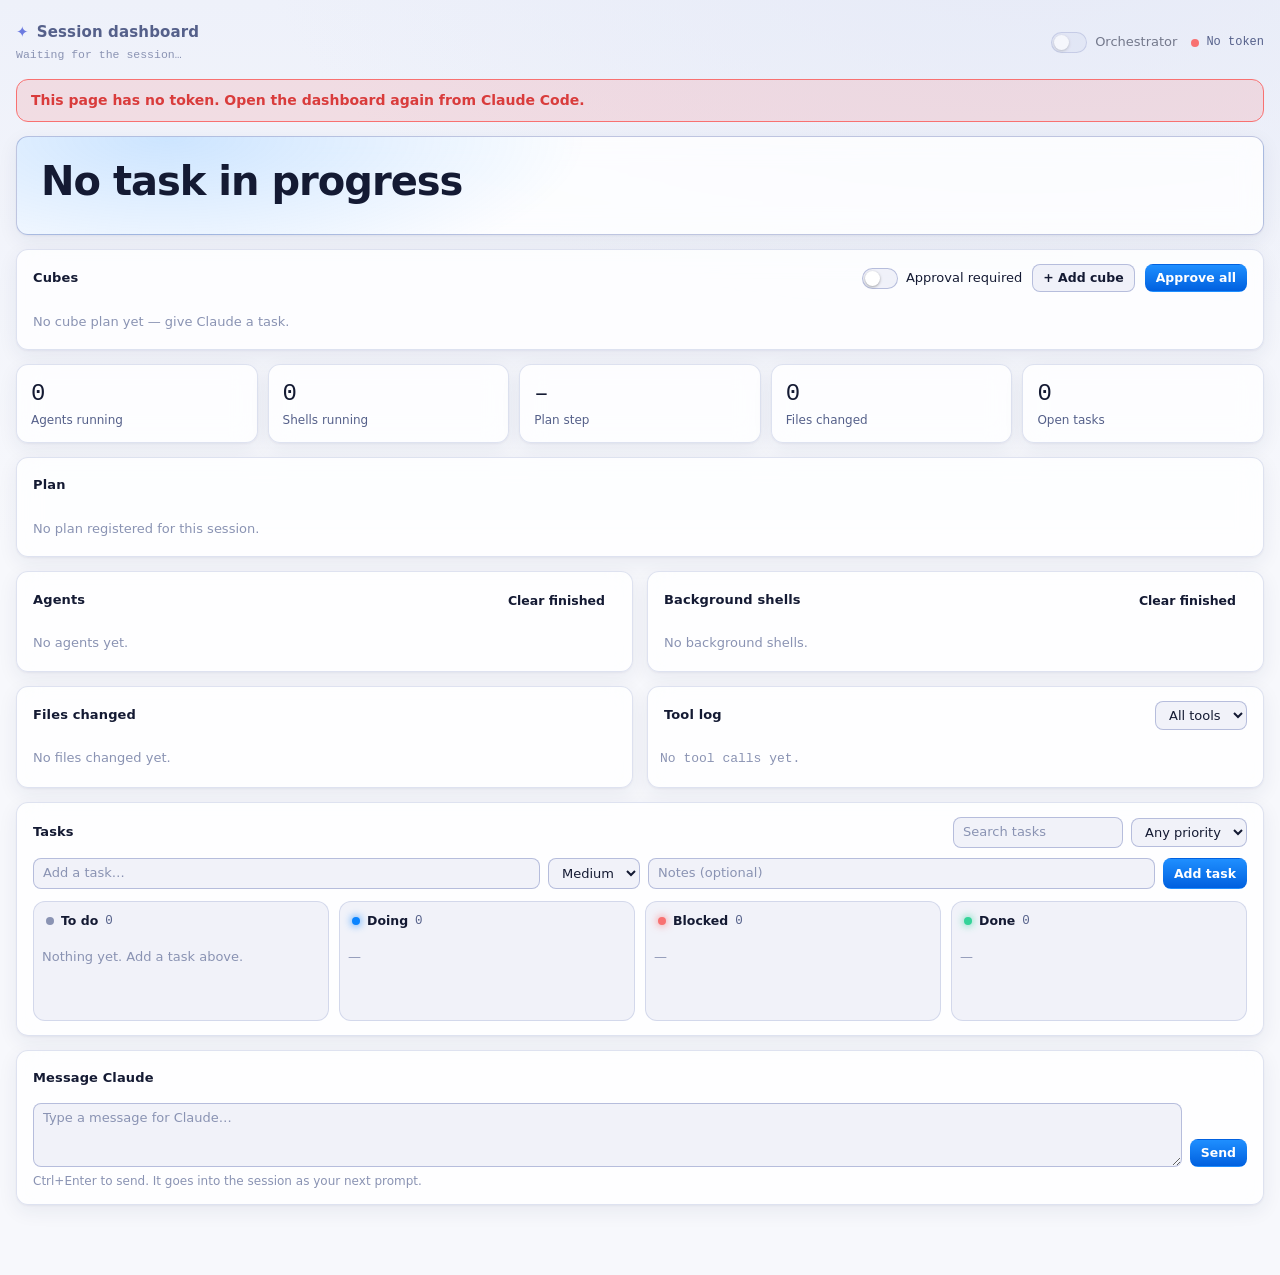
==== commit dfb7a6b0: "Restyle dashboard (night-sky) and bump to 0.8.0 Web: starfield, constellation progress, countdown ri" ====
--- a/web/index.html
+++ b/web/index.html
@@ -6,157 +6,214 @@
 <meta name="referrer" content="no-referrer">
 <title>Session dashboard</title>
 <style>
+/* ===== Night-sky mission control =====
+   Palette follows the terminal bar: gradient #A5B4FC -> #0A84FF, current #0060DF + #7DD3FC shimmer,
+   upcoming #4B5160, warn #F59E0B, over #F87171. */
 :root {
-  --bg: #F5F6F8;
-  --surface: #FFFFFF;
-  --surface-2: #F1F3F6;
-  --text: #1C1C1E;
-  --muted: #6B7280;
-  --faint: #9CA3AF;
-  --border: #E4E7EC;
+  --bg-0: #060914;
+  --bg-1: #0B1230;
+  --bg-2: #101A40;
+  --surface: rgba(20, 29, 62, .58);
+  --surface-solid: #0F1733;
+  --surface-2: rgba(120, 140, 220, .09);
+  --text: #E7EBFB;
+  --muted: #98A4CC;
+  --faint: #626D96;
+  --border: rgba(165, 180, 252, .15);
+  --border-strong: rgba(165, 180, 252, .3);
   --accent: #0A84FF;
-  --accent-soft: rgba(10,132,255,.10);
-  --green: #248A3D;
-  --green-soft: rgba(52,199,89,.14);
-  --amber: #B25000;
-  --amber-soft: rgba(255,159,10,.16);
-  --red: #D70015;
-  --red-soft: rgba(255,59,48,.12);
-  --gray-soft: rgba(120,120,128,.12);
-  --violet-soft: rgba(165,180,252,.22);
-  --shadow: 0 1px 2px rgba(16,24,40,.04), 0 1px 3px rgba(16,24,40,.06);
+  --accent-ink: #7DD3FC;
+  --star: #A5B4FC;
+  --cur: #0060DF;
+  --shimmer: #7DD3FC;
+  --upcoming: #4B5160;
+  --warn: #F59E0B;
+  --over: #F87171;
+  --accent-soft: rgba(10, 132, 255, .2);
+  --green: #5EEAB4;
+  --green-soft: rgba(52, 211, 153, .16);
+  --amber: #F59E0B;
+  --amber-soft: rgba(245, 158, 11, .17);
+  --red: #F87171;
+  --red-soft: rgba(248, 113, 113, .17);
+  --gray-soft: rgba(152, 164, 204, .14);
+  --violet-soft: rgba(165, 180, 252, .2);
+  --glow: 0 0 18px rgba(10, 132, 255, .45);
+  --shadow: 0 1px 0 rgba(255, 255, 255, .04) inset, 0 8px 28px rgba(2, 4, 14, .35);
+  --stars-opacity: 1;
   --radius: 12px;
   --mono: ui-monospace, SFMono-Regular, Menlo, Consolas, "Liberation Mono", monospace;
-  color-scheme: light;
-}
-@media (prefers-color-scheme: dark) {
+  --ease: cubic-bezier(.22, .8, .24, 1);
+  color-scheme: dark;
+}
+@media (prefers-color-scheme: light) {
   :root {
-    --bg: #0E1014;
-    --surface: #16191F;
-    --surface-2: #1D2129;
-    --text: #E8EAED;
-    --muted: #9AA0AA;
-    --faint: #6B7280;
-    --border: #2A2F39;
-    --accent: #0A84FF;
-    --accent-soft: rgba(10,132,255,.18);
-    --green: #30D158;
-    --green-soft: rgba(48,209,88,.16);
-    --amber: #FFB340;
-    --amber-soft: rgba(255,159,10,.18);
-    --red: #FF6961;
-    --red-soft: rgba(255,69,58,.18);
-    --gray-soft: rgba(142,142,147,.18);
-    --violet-soft: rgba(165,180,252,.16);
-    --shadow: none;
-    color-scheme: dark;
+    --bg-0: #F7F8FC;
+    --bg-1: #EEF1FA;
+    --bg-2: #E6EAF7;
+    --surface: rgba(255, 255, 255, .8);
+    --surface-solid: #FFFFFF;
+    --surface-2: rgba(70, 90, 170, .07);
+    --text: #141A33;
+    --muted: #55608A;
+    --faint: #8A93B3;
+    --border: rgba(60, 80, 160, .16);
+    --border-strong: rgba(60, 80, 160, .32);
+    --accent-ink: #0060DF;
+    --star: #6C7BE0;
+    --upcoming: #C4C9D6;
+    --accent-soft: rgba(10, 132, 255, .12);
+    --green: #0F8F63;
+    --green-soft: rgba(15, 143, 99, .13);
+    --amber: #B45309;
+    --amber-soft: rgba(245, 158, 11, .18);
+    --red: #D93C3C;
+    --red-soft: rgba(248, 113, 113, .17);
+    --gray-soft: rgba(85, 96, 138, .12);
+    --glow: 0 0 14px rgba(10, 132, 255, .3);
+    --shadow: 0 1px 2px rgba(30, 40, 90, .05), 0 6px 20px rgba(30, 40, 90, .07);
+    --stars-opacity: .0;
+    color-scheme: light;
   }
 }
 * { box-sizing: border-box; }
 html, body { margin: 0; }
 body {
-  background: var(--bg);
+  min-height: 100vh;
+  background: radial-gradient(1100px 600px at 80% -10%, var(--bg-2), transparent 70%), linear-gradient(180deg, var(--bg-1), var(--bg-0) 60%) var(--bg-0);
+  background-attachment: fixed;
   color: var(--text);
   font: 14px/1.45 -apple-system, BlinkMacSystemFont, "Segoe UI", system-ui, Roboto, "Helvetica Neue", Arial, sans-serif;
   -webkit-font-smoothing: antialiased;
-}
+  font-variant-numeric: tabular-nums;
+  overflow-x: hidden;
+}
+/* starfield: two layers, the second twinkles */
+body::before, body::after {
+  content: ""; position: fixed; inset: 0; pointer-events: none; z-index: 0; opacity: var(--stars-opacity);
+}
+body::before {
+  background-image:
+    radial-gradient(1px 1px at 12% 18%, #fff, transparent 60%),
+    radial-gradient(1px 1px at 34% 72%, #cfd6ff, transparent 60%),
+    radial-gradient(1.5px 1.5px at 58% 28%, #fff, transparent 60%),
+    radial-gradient(1px 1px at 79% 64%, #cfd6ff, transparent 60%),
+    radial-gradient(1px 1px at 91% 12%, #fff, transparent 60%),
+    radial-gradient(1px 1px at 22% 44%, #aab6ff, transparent 60%),
+    radial-gradient(1px 1px at 66% 88%, #fff, transparent 60%);
+  background-size: 520px 460px;
+  opacity: calc(var(--stars-opacity) * .7);
+}
+body::after {
+  background-image:
+    radial-gradient(2px 2px at 8% 52%, #A5B4FC, transparent 65%),
+    radial-gradient(2px 2px at 47% 9%, #7DD3FC, transparent 65%),
+    radial-gradient(1.5px 1.5px at 73% 41%, #fff, transparent 65%),
+    radial-gradient(2px 2px at 95% 83%, #A5B4FC, transparent 65%),
+    radial-gradient(1.5px 1.5px at 30% 90%, #fff, transparent 65%);
+  background-size: 760px 640px;
+  animation: twinkle 7s ease-in-out infinite;
+}
+@keyframes twinkle { 0%, 100% { opacity: calc(var(--stars-opacity) * .25); } 50% { opacity: var(--stars-opacity); } }
 button, input, select, textarea { font: inherit; color: inherit; }
-.wrap { max-width: 1280px; margin: 0 auto; padding: 20px 16px 48px; }
+.wrap { position: relative; z-index: 1; max-width: 1280px; margin: 0 auto; padding: 22px 16px 56px; }
 
 /* header */
-header.top {
-  display: flex; align-items: center; gap: 16px; flex-wrap: wrap;
-  margin-bottom: 14px;
-}
+header.top { display: flex; align-items: center; gap: 16px; flex-wrap: wrap; margin-bottom: 16px; }
 .title-block { flex: 1 1 280px; min-width: 0; }
-h1 { font-size: 18px; font-weight: 650; margin: 0; letter-spacing: -.01em; }
-.cwd {
-  font-family: var(--mono); font-size: 12px; color: var(--muted);
-  white-space: nowrap; overflow: hidden; text-overflow: ellipsis; margin-top: 2px;
-}
+h1 { font-size: 15px; font-weight: 600; margin: 0; letter-spacing: .01em; color: var(--muted); }
+h1::before { content: "\2726"; color: var(--star); margin-right: 8px; display: inline-block; animation: spark 3.2s ease-in-out infinite; }
+@keyframes spark { 0%, 100% { opacity: .55; transform: scale(.9) rotate(0); } 50% { opacity: 1; transform: scale(1.12) rotate(18deg); } }
+.cwd { font-family: var(--mono); font-size: 11.5px; color: var(--faint); white-space: nowrap; overflow: hidden; text-overflow: ellipsis; margin-top: 3px; }
 .head-controls { display: flex; align-items: center; gap: 14px; flex-wrap: wrap; }
-.conn { display: inline-flex; align-items: center; gap: 7px; font-size: 12.5px; color: var(--muted); }
-.dot { width: 9px; height: 9px; border-radius: 50%; background: var(--faint); flex: none; }
-.conn[data-state="live"] .dot { background: #30D158; box-shadow: 0 0 0 3px var(--green-soft); }
-.conn[data-state="reconnecting"] .dot { background: #FF9F0A; animation: pulse 1.2s ease-in-out infinite; }
-.conn[data-state="offline"] .dot { background: #FF453A; }
+.conn { display: inline-flex; align-items: center; gap: 7px; font-size: 12px; color: var(--muted); font-family: var(--mono); }
+.dot { width: 8px; height: 8px; border-radius: 50%; background: var(--faint); flex: none; }
+.conn[data-state="live"] .dot { background: #34D399; box-shadow: 0 0 0 3px var(--green-soft), 0 0 10px #34D399; }
+.conn[data-state="reconnecting"] .dot { background: var(--warn); animation: pulse 1.2s ease-in-out infinite; }
+.conn[data-state="offline"] .dot { background: var(--over); }
 @keyframes pulse { 50% { opacity: .35; } }
 
-.switch {
-  display: inline-flex; align-items: center; gap: 8px; cursor: pointer;
-  background: none; border: 0; padding: 4px 0; font-size: 13px; color: var(--text);
-}
-.switch .track {
-  width: 36px; height: 21px; border-radius: 999px; background: var(--gray-soft);
-  border: 1px solid var(--border); position: relative; transition: background .15s;
-}
-.switch .track::after {
-  content: ""; position: absolute; top: 2px; left: 2px; width: 15px; height: 15px;
-  border-radius: 50%; background: #fff; box-shadow: 0 1px 2px rgba(0,0,0,.25); transition: transform .15s;
-}
-.switch[aria-checked="true"] .track { background: var(--accent); border-color: var(--accent); }
+.switch { display: inline-flex; align-items: center; gap: 8px; cursor: pointer; background: none; border: 0; padding: 4px 0; font-size: 13px; color: var(--text); }
+.switch .track { width: 36px; height: 21px; border-radius: 999px; background: var(--surface-2); border: 1px solid var(--border-strong); position: relative; transition: background .25s var(--ease), box-shadow .25s var(--ease); }
+.switch .track::after { content: ""; position: absolute; top: 2px; left: 2px; width: 15px; height: 15px; border-radius: 50%; background: #fff; box-shadow: 0 1px 3px rgba(0,0,0,.35); transition: transform .25s var(--ease); }
+.switch[aria-checked="true"] .track { background: linear-gradient(90deg, var(--star), var(--accent)); border-color: transparent; box-shadow: var(--glow); }
 .switch[aria-checked="true"] .track::after { transform: translateX(15px); }
 .switch:disabled { opacity: .55; cursor: progress; }
 
-/* cards */
+/* cards: glass */
 .card {
   background: var(--surface); border: 1px solid var(--border); border-radius: var(--radius);
   box-shadow: var(--shadow); padding: 14px 16px; min-width: 0;
-}
-.card-head { display: flex; align-items: center; gap: 10px; margin-bottom: 10px; min-height: 28px; }
-.card-head h2 { font-size: 13.5px; font-weight: 650; margin: 0; flex: 1; letter-spacing: -.005em; }
-.card-head .count { color: var(--muted); font-weight: 500; margin-left: 4px; }
+  -webkit-backdrop-filter: blur(12px) saturate(1.2); backdrop-filter: blur(12px) saturate(1.2);
+}
+.card-head { display: flex; flex-wrap: wrap; align-items: center; gap: 10px; margin-bottom: 10px; min-height: 28px; }
+.card-head h2 { font-size: 13px; font-weight: 600; margin: 0; flex: 1 1 auto; white-space: nowrap; letter-spacing: .01em; color: var(--text); }
+.card-head .count { white-space: nowrap; color: var(--muted); font-weight: 500; margin-left: 4px; font-family: var(--mono); font-size: 12px; }
 .empty { color: var(--faint); font-size: 13px; padding: 10px 0 4px; }
 
-/* progress */
-.progress-card { margin-bottom: 14px; }
-.progress-line { display: flex; align-items: baseline; gap: 8px; flex-wrap: wrap; margin-bottom: 9px; }
-.progress-task { font-weight: 650; }
-.progress-label { color: var(--muted); min-width: 0; overflow-wrap: anywhere; }
-.progress-steps { margin-left: auto; font-variant-numeric: tabular-nums; color: var(--muted); font-size: 12.5px; }
-.bar { height: 8px; border-radius: 999px; background: var(--surface-2); overflow: hidden; border: 1px solid var(--border); }
-.bar > span {
-  display: block; height: 100%; width: 0; border-radius: 999px;
-  background: linear-gradient(90deg, #A5B4FC, #0A84FF); transition: width .35s ease;
-}
+/* hero */
+.progress-card {
+  margin-bottom: 14px; padding: 22px 24px 20px; position: relative; overflow: hidden;
+  background: radial-gradient(600px 220px at 12% 0%, rgba(10, 132, 255, .2), transparent 70%), var(--surface);
+  border-color: var(--border-strong);
+}
+.progress-line { display: flex; align-items: baseline; gap: 6px 14px; flex-wrap: wrap; margin-bottom: 4px; }
+.progress-task { flex: 1 1 100%; font-size: clamp(24px, 4.6vw, 40px); font-weight: 650; letter-spacing: -.025em; line-height: 1.12; overflow-wrap: anywhere;
+  background: linear-gradient(90deg, var(--text) 40%, var(--star)); -webkit-background-clip: text; background-clip: text; color: transparent; }
+.progress-label { color: var(--muted); min-width: 0; overflow-wrap: anywhere; font-size: 13px; }
+.progress-steps { margin-left: auto; font-family: var(--mono); font-size: 13px; color: var(--accent-ink); }
+.hero-meta { font-size: 12px; color: var(--faint); font-family: var(--mono); min-height: 16px; margin-top: 10px; }
+.hero-meta:empty { display: none; }
+
+.constellation { display: flex; align-items: center; margin: 22px 4px 10px; min-height: 22px; }
+.constellation:empty { display: none; }
+.cn { flex: none; width: 12px; height: 12px; border-radius: 50%; background: var(--upcoming); position: relative; transition: background .5s var(--ease), box-shadow .5s var(--ease), transform .5s var(--ease); }
+.cn-link { flex: 1 1 0; min-width: 6px; height: 2px; background: var(--upcoming); opacity: .6; position: relative; transition: background .5s var(--ease), opacity .5s var(--ease); }
+.cn-link.lit { background: linear-gradient(90deg, var(--star), var(--accent)); opacity: 1; box-shadow: 0 0 8px rgba(10, 132, 255, .5); }
+.cn[data-state="done"] { background: var(--star); box-shadow: 0 0 0 3px rgba(165, 180, 252, .18), 0 0 14px rgba(165, 180, 252, .85); }
+.cn[data-state="skipped"] { background: transparent; border: 1.5px solid var(--faint); }
+.cn[data-state="current"], .cn[data-state="over"] { background: var(--cur); transform: scale(1.5); box-shadow: 0 0 0 3px rgba(125, 211, 252, .3), 0 0 18px var(--shimmer); }
+.cn[data-state="current"]::after, .cn[data-state="over"]::after { content: ""; position: absolute; inset: -5px; border-radius: 50%; border: 1.5px solid var(--shimmer); animation: ping 2s ease-out infinite; }
+.cn[data-state="over"] { background: var(--over); box-shadow: 0 0 0 3px rgba(248, 113, 113, .3), 0 0 18px var(--over); }
+.cn[data-state="over"]::after { border-color: var(--over); }
+@keyframes ping { 0% { transform: scale(.7); opacity: .9; } 100% { transform: scale(2); opacity: 0; } }
+
+.bar { display: none; height: 3px; border-radius: 999px; background: var(--surface-2); overflow: hidden; margin-top: 12px; }
+.bar > span { display: block; height: 100%; width: 0; border-radius: 999px; background: linear-gradient(90deg, #A5B4FC, #0A84FF); transition: width .6s var(--ease); }
 .bar.done > span { background: linear-gradient(90deg, #A5B4FC, #0A84FF); }
 
 /* overview */
 .overview { display: grid; grid-template-columns: repeat(5, minmax(0, 1fr)); gap: 10px; margin-bottom: 14px; }
 .stat { padding: 12px 14px; }
-.stat .num { font-size: 22px; font-weight: 650; font-variant-numeric: tabular-nums; letter-spacing: -.02em; }
+.stat .num { font-family: var(--mono); font-size: 24px; font-weight: 500; letter-spacing: -.02em; color: var(--text); }
 .stat .lbl { font-size: 12px; color: var(--muted); }
-
 .grid { display: grid; grid-template-columns: repeat(2, minmax(0, 1fr)); gap: 14px; margin-bottom: 14px; }
 .span-2 { grid-column: 1 / -1; }
 
 /* buttons */
 .btn {
   display: inline-flex; align-items: center; justify-content: center; gap: 6px;
-  border: 1px solid var(--border); background: var(--surface); color: var(--text);
+  border: 1px solid var(--border-strong); background: var(--surface-2); color: var(--text);
   border-radius: 8px; padding: 4px 10px; font-size: 12.5px; font-weight: 550; cursor: pointer;
-  white-space: nowrap; line-height: 1.4;
-}
-.btn:hover:not(:disabled) { background: var(--surface-2); }
+  white-space: nowrap; line-height: 1.4; transition: background .2s var(--ease), box-shadow .2s var(--ease), border-color .2s var(--ease);
+}
+.btn:hover:not(:disabled) { background: var(--accent-soft); border-color: var(--accent); }
 .btn:disabled { opacity: .5; cursor: progress; }
-.btn.primary { background: var(--accent); border-color: var(--accent); color: #fff; }
-.btn.primary:hover:not(:disabled) { background: #0071E3; }
+.btn.primary { background: linear-gradient(180deg, #1F8FFF, #0060DF); border-color: transparent; color: #fff; }
+.btn.primary:hover:not(:disabled) { background: linear-gradient(180deg, #3C9EFF, #0A70F0); box-shadow: var(--glow); }
 .btn.danger { color: var(--red); }
-.btn.danger.solid { background: var(--red); border-color: var(--red); color: #fff; }
+.btn.danger.solid { background: var(--over); border-color: var(--over); color: #1a0606; }
 .btn.ghost { border-color: transparent; background: transparent; }
-.btn.ghost:hover:not(:disabled) { background: var(--surface-2); }
+.btn.ghost:hover:not(:disabled) { background: var(--surface-2); border-color: transparent; }
 .btn.icon { padding: 3px 7px; min-width: 26px; }
-.btn:focus-visible, .switch:focus-visible, input:focus-visible, select:focus-visible, textarea:focus-visible, .sort:focus-visible {
-  outline: 2px solid var(--accent); outline-offset: 1px;
+.btn:focus-visible, .switch:focus-visible, input:focus-visible, select:focus-visible, textarea:focus-visible, .sort:focus-visible, .cube:focus-visible {
+  outline: 2px solid var(--shimmer); outline-offset: 2px;
 }
 .confirm { display: inline-flex; align-items: center; gap: 4px; font-size: 12.5px; color: var(--muted); }
 
 /* chips */
-.chip {
-  display: inline-block; padding: 1px 8px; border-radius: 999px; font-size: 11.5px; font-weight: 600;
-  background: var(--gray-soft); color: var(--muted); white-space: nowrap; text-transform: lowercase;
-}
-.chip.running, .chip.doing { background: var(--accent-soft); color: var(--accent); }
+.chip { display: inline-block; padding: 1px 8px; border-radius: 999px; font-size: 11.5px; font-weight: 600; background: var(--gray-soft); color: var(--muted); white-space: nowrap; text-transform: lowercase; }
+.chip.running, .chip.doing { background: var(--accent-soft); color: var(--accent-ink); }
 .chip.done { background: var(--green-soft); color: var(--green); }
 .chip.failed, .chip.over, .chip.blocked { background: var(--red-soft); color: var(--red); }
 .chip.stopped, .chip.skipped, .chip.idle { background: var(--gray-soft); color: var(--muted); }
@@ -165,187 +222,192 @@
 .chip.low { background: var(--gray-soft); color: var(--muted); }
 .chip.plan { background: var(--violet-soft); color: var(--text); }
 
-/* tables */
+/* tables (shells, files): telemetry */
 .table-wrap { overflow-x: auto; margin: 0 -4px; }
 table { width: 100%; border-collapse: collapse; font-size: 13px; }
-th {
-  text-align: left; font-weight: 600; font-size: 11.5px; color: var(--muted);
-  padding: 6px 6px; border-bottom: 1px solid var(--border); white-space: nowrap;
-}
+th { text-align: left; font-weight: 500; font-size: 11.5px; color: var(--faint); padding: 6px 6px; border-bottom: 1px solid var(--border); white-space: nowrap; font-family: var(--mono); }
 td { padding: 7px 6px; border-bottom: 1px solid var(--border); vertical-align: middle; }
 tr:last-child td { border-bottom: 0; }
-td.num, th.num { text-align: right; font-variant-numeric: tabular-nums; }
+td.num, th.num { text-align: right; font-family: var(--mono); }
 td.actions { text-align: right; white-space: nowrap; }
+#shells td, #files td { font-family: var(--mono); font-size: 12px; }
+#shells tbody tr:nth-child(n+4), #files tbody tr:nth-child(n+6) { opacity: .72; }
+#shells tbody tr:nth-child(n+7), #files tbody tr:nth-child(n+11) { opacity: .5; }
+#shells tbody tr:hover, #files tbody tr:hover { opacity: 1; }
 .mono { font-family: var(--mono); font-size: 12px; }
 .clip { max-width: 0; overflow: hidden; text-overflow: ellipsis; white-space: nowrap; }
 .sub { color: var(--muted); font-size: 12px; }
-.over-text { color: var(--red); font-weight: 600; }
-.sort {
-  background: none; border: 0; padding: 0; font-weight: 600; font-size: 11.5px; color: var(--muted); cursor: pointer;
-}
+.over-text { color: var(--over); font-weight: 600; }
+.sort { background: none; border: 0; padding: 0; font-weight: 500; font-size: 11.5px; color: var(--faint); cursor: pointer; font-family: var(--mono); }
 .sort[aria-sort="descending"]::after { content: " \2193"; }
 .sort[aria-sort="ascending"]::after { content: " \2191"; }
 .sort[aria-sort] { color: var(--text); }
 
+/* agents: ring cards */
+.agent-list { display: flex; flex-direction: column; gap: 8px; }
+.agent-card {
+  display: grid; grid-template-columns: 46px minmax(0, 1fr) auto; gap: 12px; align-items: center;
+  padding: 10px 12px; border: 1px solid var(--border); border-radius: 10px; background: var(--surface-2);
+}
+.agent-card[data-status="running"] { border-color: rgba(125, 211, 252, .35); box-shadow: 0 0 22px rgba(10, 132, 255, .14); }
+.agent-card .a-desc { font-weight: 550; overflow: hidden; text-overflow: ellipsis; white-space: nowrap; }
+.agent-card .a-meta { display: flex; gap: 8px; align-items: center; flex-wrap: wrap; margin-top: 3px; font-size: 12px; color: var(--muted); }
+.agent-card .a-time { font-family: var(--mono); font-size: 12px; }
+.agent-card .a-act { text-align: right; }
+.ring-wrap { position: relative; width: 46px; height: 46px; }
+.ring { width: 46px; height: 46px; transform: rotate(-90deg); display: block; }
+.ring circle { fill: none; stroke-width: 4; }
+.ring .rt { stroke: var(--upcoming); opacity: .45; }
+.ring .rf { stroke: var(--accent); stroke-linecap: round; stroke-dasharray: 113.1; stroke-dashoffset: 0; transition: stroke-dashoffset .6s var(--ease), stroke .4s var(--ease); filter: drop-shadow(0 0 3px rgba(10, 132, 255, .7)); }
+.ring[data-state="warn"] .rf { stroke: var(--warn); filter: drop-shadow(0 0 3px rgba(245, 158, 11, .7)); }
+.ring[data-state="over"] .rf { stroke: var(--over); filter: drop-shadow(0 0 4px rgba(248, 113, 113, .8)); }
+.ring[data-state="idle"] .rf { stroke: var(--faint); filter: none; }
+.ring[data-state="spin"] .rf { stroke-dasharray: 28 85.1; animation: spin 1.6s linear infinite; transform-origin: 50% 50%; }
+@keyframes spin { to { transform: rotate(360deg); } }
+.ring-c { position: absolute; inset: 0; display: grid; place-items: center; font-family: var(--mono); font-size: 10.5px; color: var(--text); }
+
 /* plan */
 .steps { list-style: none; margin: 0; padding: 0; }
-.step {
-  display: grid; grid-template-columns: 26px minmax(0,1fr) auto; gap: 10px; align-items: center;
-  padding: 8px 0; border-bottom: 1px solid var(--border);
-}
+.step { display: grid; grid-template-columns: 26px minmax(0,1fr) auto; gap: 10px; align-items: center; padding: 8px 0; border-bottom: 1px solid var(--border); }
 .step:last-child { border-bottom: 0; }
-.step .k {
-  width: 24px; height: 24px; border-radius: 50%; display: grid; place-items: center;
-  font-size: 12px; font-weight: 650; background: var(--surface-2); color: var(--muted);
-}
-.step.running .k { background: var(--accent); color: #fff; }
-.step.done .k { background: var(--green-soft); color: var(--green); }
-.step.over .k { background: var(--red); color: #fff; }
+.step .k { width: 24px; height: 24px; border-radius: 50%; display: grid; place-items: center; font-size: 12px; font-weight: 600; font-family: var(--mono); background: var(--surface-2); color: var(--muted); border: 1px solid var(--border); }
+.step.running .k { background: var(--cur); color: #fff; border-color: var(--shimmer); box-shadow: 0 0 14px rgba(125, 211, 252, .6); }
+.step.done .k { background: var(--star); color: #0B1230; border-color: transparent; box-shadow: 0 0 10px rgba(165, 180, 252, .55); }
+.step.over .k { background: var(--over); color: #1a0606; border-color: transparent; }
 .step.skipped .step-title { text-decoration: line-through; color: var(--muted); }
 .step-title { font-weight: 550; overflow-wrap: anywhere; }
 .step-meta { display: flex; gap: 8px; align-items: center; flex-wrap: wrap; margin-top: 2px; font-size: 12px; color: var(--muted); }
 .step-actions { display: flex; gap: 6px; }
 .minibar { width: 64px; height: 4px; border-radius: 999px; background: var(--surface-2); overflow: hidden; display: inline-block; vertical-align: middle; }
-.minibar > span { display: block; height: 100%; background: var(--accent); }
-.minibar.over > span { background: var(--red); }
-
-/* tool log + files toolbars */
+.minibar > span { display: block; height: 100%; background: linear-gradient(90deg, var(--star), var(--accent)); transition: width .6s var(--ease); }
+.minibar.over > span { background: var(--over); }
+
+/* toolbars + form fields */
 .toolbar { display: flex; gap: 8px; align-items: center; flex-wrap: wrap; }
 select, input[type="text"], input[type="search"], textarea {
-  background: var(--surface); border: 1px solid var(--border); border-radius: 8px;
-  padding: 5px 9px; font-size: 13px; min-width: 0;
-}
+  background: var(--surface-2); border: 1px solid var(--border-strong); border-radius: 8px; padding: 5px 9px; font-size: 13px; min-width: 0; color: var(--text);
+}
+select option { background: var(--surface-solid); color: var(--text); }
 textarea { resize: vertical; }
-.log { max-height: 380px; overflow: auto; margin: 0 -4px; }
+::placeholder { color: var(--faint); }
+
+/* tool log: ticker */
+.log { max-height: 380px; overflow: auto; margin: 0 -4px; font-family: var(--mono); }
 .log-row {
   display: grid; grid-template-columns: 62px auto minmax(0,1fr) auto; gap: 8px; align-items: baseline;
-  padding: 5px 4px; border-bottom: 1px solid var(--border); font-size: 12.5px;
-}
-.log-row:last-child { border-bottom: 0; }
-.log-row .t { color: var(--faint); font-family: var(--mono); font-size: 11.5px; }
-.log-row .s { overflow-wrap: anywhere; }
+  padding: 4px 6px; border-left: 2px solid transparent; font-size: 12px; transition: opacity .3s var(--ease);
+}
+.log-row:nth-child(1) { border-left-color: var(--shimmer); background: linear-gradient(90deg, rgba(125, 211, 252, .1), transparent 70%); }
+.log-row:nth-child(n+4) { opacity: .82; }
+.log-row:nth-child(n+8) { opacity: .62; }
+.log-row:nth-child(n+14) { opacity: .45; }
+.log-row:nth-child(n+24) { opacity: .32; }
+.log-row:hover { opacity: 1; }
+.log-row .t { color: var(--faint); font-size: 11.5px; }
+.log-row .s { overflow-wrap: anywhere; color: var(--text); }
+.log-row.fail { border-left-color: var(--over); }
 .log-row.fail .s { color: var(--red); }
-.tool { font-family: var(--mono); font-size: 11.5px; padding: 0 6px; border-radius: 6px; background: var(--surface-2); color: var(--text); }
-.agent-tag { font-size: 11px; color: var(--muted); font-family: var(--mono); }
-
-/* tasks */
+.tool { font-family: var(--mono); font-size: 11.5px; padding: 0 6px; border-radius: 4px; background: var(--accent-soft); color: var(--accent-ink); }
+.agent-tag { font-size: 11px; color: var(--faint); font-family: var(--mono); }
+
+/* tasks: kanban */
 .task-add { display: grid; grid-template-columns: minmax(0,2fr) auto minmax(0,2fr) auto; gap: 8px; margin-bottom: 12px; }
 .board { display: grid; grid-template-columns: repeat(4, minmax(0, 1fr)); gap: 10px; }
-.col {
-  background: var(--surface-2); border-radius: 10px; padding: 8px; min-height: 120px;
-  border: 1px dashed transparent; transition: border-color .12s, background .12s;
-}
-.col.drop { border-color: var(--accent); background: var(--accent-soft); }
-.col-head { display: flex; align-items: center; gap: 6px; padding: 2px 4px 8px; font-size: 12.5px; font-weight: 650; }
-.col-head .n { color: var(--muted); font-weight: 500; }
+.col { background: var(--surface-2); border-radius: 12px; padding: 8px; min-height: 120px; border: 1px solid var(--border); transition: border-color .2s var(--ease), background .2s var(--ease); }
+.col.drop { border-color: var(--accent); background: var(--accent-soft); border-style: dashed; }
+.col-head { display: flex; align-items: center; gap: 7px; padding: 2px 4px 8px; font-size: 12.5px; font-weight: 600; }
+.col-head .n { color: var(--muted); font-weight: 500; font-family: var(--mono); }
 .col-head .pip { width: 8px; height: 8px; border-radius: 50%; }
 .col[data-status="todo"] .pip { background: var(--faint); }
-.col[data-status="doing"] .pip { background: var(--accent); }
-.col[data-status="blocked"] .pip { background: #FF453A; }
-.col[data-status="done"] .pip { background: #30D158; }
+.col[data-status="doing"] .pip { background: var(--accent); box-shadow: 0 0 8px var(--accent); }
+.col[data-status="blocked"] .pip { background: var(--over); box-shadow: 0 0 8px var(--over); }
+.col[data-status="done"] .pip { background: #34D399; box-shadow: 0 0 8px #34D399; }
 .tcard {
-  background: var(--surface); border: 1px solid var(--border); border-radius: 10px; padding: 9px 10px;
-  margin-bottom: 8px; box-shadow: var(--shadow); cursor: grab;
-}
+  background: var(--surface); border: 1px solid var(--border-strong); border-radius: 12px; padding: 9px 10px; margin-bottom: 8px; cursor: grab;
+  -webkit-backdrop-filter: blur(8px); backdrop-filter: blur(8px); transition: border-color .2s var(--ease), transform .2s var(--ease);
+}
+.tcard:hover { border-color: var(--accent); }
 .tcard.dragging { opacity: .45; }
 .tcard .row1 { display: flex; gap: 6px; align-items: flex-start; }
 .tcard .ttl { flex: 1; font-weight: 550; overflow-wrap: anywhere; cursor: text; border-radius: 4px; }
 .tcard .ttl:hover, .tcard .notes:hover { background: var(--surface-2); }
 .tcard .notes { font-size: 12.5px; color: var(--muted); margin-top: 4px; white-space: pre-wrap; overflow-wrap: anywhere; cursor: text; border-radius: 4px; }
 .tcard .notes.placeholder { color: var(--faint); font-style: italic; }
-.tcard .meta { display: flex; gap: 6px; align-items: center; flex-wrap: wrap; margin-top: 7px; font-size: 11.5px; color: var(--faint); }
+.tcard .meta { display: flex; gap: 6px; align-items: center; flex-wrap: wrap; margin-top: 7px; font-size: 11.5px; color: var(--faint); font-family: var(--mono); }
 .tcard .acts { display: flex; gap: 4px; align-items: center; margin-top: 8px; flex-wrap: wrap; }
 .tcard .acts .spacer { flex: 1; }
 .tcard input, .tcard textarea { width: 100%; }
 .tcard.done-card .ttl { color: var(--muted); }
 .prio-btn { border: 0; cursor: pointer; }
 
-/* message box */
+/* message */
 .msg-row { display: grid; grid-template-columns: minmax(0,1fr) auto; gap: 8px; align-items: end; }
 .msg-row textarea { width: 100%; min-height: 64px; }
 .hint { color: var(--faint); font-size: 12px; margin-top: 6px; }
 
 /* banner + toasts */
-.banner {
-  display: none; margin-bottom: 14px; padding: 10px 14px; border-radius: var(--radius);
-  background: var(--red-soft); color: var(--red); font-weight: 550; border: 1px solid transparent;
-}
+.banner { display: none; margin-bottom: 14px; padding: 10px 14px; border-radius: var(--radius); background: var(--red-soft); color: var(--red); font-weight: 550; border: 1px solid var(--over); }
 .banner.show { display: block; }
 .toasts { position: fixed; right: 16px; bottom: 16px; display: flex; flex-direction: column; gap: 8px; z-index: 50; max-width: min(380px, calc(100vw - 32px)); }
-.toast {
-  background: var(--surface); border: 1px solid var(--border); border-left: 3px solid var(--green);
-  border-radius: 10px; padding: 9px 12px; box-shadow: 0 6px 24px rgba(0,0,0,.14); font-size: 13px;
-  overflow-wrap: anywhere; animation: tin .18s ease-out;
-}
-.toast.err { border-left-color: #FF453A; }
-@keyframes tin { from { transform: translateY(6px); opacity: 0; } }
+.toast { background: var(--surface-solid); border: 1px solid var(--border-strong); border-left: 3px solid #34D399; border-radius: 10px; padding: 9px 12px; box-shadow: 0 10px 30px rgba(0,0,0,.35); font-size: 13px; overflow-wrap: anywhere; animation: tin .3s var(--ease); }
+.toast.err { border-left-color: var(--over); }
+@keyframes tin { from { transform: translateY(8px); opacity: 0; } }
 
 /* cube flow board */
 .cubes-card { margin-bottom: 14px; }
 .cubes-head { display: flex; align-items: center; gap: 10px; flex-wrap: wrap; margin-bottom: 10px; }
-.cubes-head h2 { font-size: 13.5px; font-weight: 650; margin: 0; letter-spacing: -.005em; }
-.cubes-task { font-weight: 650; overflow-wrap: anywhere; }
+.cubes-head h2 { font-size: 13px; font-weight: 600; margin: 0; letter-spacing: .01em; }
+.cubes-task { font-weight: 600; overflow-wrap: anywhere; color: var(--accent-ink); }
 .cubes-counts { display: flex; gap: 6px; flex-wrap: wrap; flex: 1; min-width: 0; }
 .cubes-tools { display: flex; gap: 10px; align-items: center; flex-wrap: wrap; }
 .cube-canvas { position: relative; overflow-x: auto; padding: 14px 4px 10px; margin: 0 -4px; }
 .cube-lanes { display: flex; gap: 56px; align-items: flex-start; position: relative; z-index: 1; width: max-content; min-width: 100%; }
 .lane { display: flex; flex-direction: column; gap: 22px; width: 248px; flex: none; }
-.lane-head { font-size: 11.5px; font-weight: 650; color: var(--muted); text-transform: uppercase; letter-spacing: .04em; padding-left: 2px; }
+.lane-head { font-size: 11.5px; font-weight: 500; color: var(--faint); font-family: var(--mono); padding-left: 2px; }
 .lane-then { display: none; }
 .cube-arrows { position: absolute; left: 0; top: 0; pointer-events: none; z-index: 0; overflow: visible; }
-.cube-arrows path { fill: none; stroke: var(--faint); stroke-width: 1.6; opacity: .75; }
-.cube-arrows path.hl { stroke: var(--accent); stroke-width: 2.2; opacity: 1; }
-.cube-arrows path.dim { opacity: .18; }
+.cube-arrows path { fill: none; stroke: var(--faint); stroke-width: 1.5; opacity: .7; }
+.cube-arrows path.hl { stroke: var(--shimmer); stroke-width: 2.2; opacity: 1; filter: drop-shadow(0 0 4px rgba(125, 211, 252, .7)); }
+.cube-arrows path.dim { opacity: .15; }
 .cube-arrows marker path { fill: var(--faint); stroke: none; }
-.cube-arrows marker.hl path { fill: var(--accent); }
+.cube-arrows marker.hl path { fill: var(--shimmer); }
 
 .cube {
-  --c-edge: #C7CCD4; --c-top: #E7EAEE; --c-side: #CDD2D9; --c-face: var(--surface); --c-ink: var(--muted);
+  --c-edge: #4B5160; --c-top: #1B2347; --c-side: #141B38; --c-face: rgba(75, 81, 96, .1); --c-ink: var(--muted); --cube-base: var(--surface-solid);
   position: relative; margin: 8px 8px 0 0; border: 1.5px solid var(--c-edge); border-radius: 2px;
-  background: linear-gradient(var(--c-face), var(--c-face)), var(--surface); min-height: 210px; padding: 10px 11px 9px; cursor: pointer;
-  display: flex; flex-direction: column; gap: 6px; transition: opacity .15s, box-shadow .15s;
-}
-/* isometric top + side faces */
-.cube::before, .cube::after { content: ""; position: absolute; pointer-events: none; box-sizing: border-box; border: 1.5px solid var(--c-edge); }
-.cube::before {
-  left: -1.5px; right: -1.5px; top: -9.5px; height: 8px; background: var(--c-top);
-  transform: skewX(-45deg); transform-origin: bottom left; border-bottom: 0;
-}
-.cube::after {
-  top: -1.5px; bottom: -1.5px; right: -9.5px; width: 8px; background: var(--c-side);
-  transform: skewY(-45deg); transform-origin: top left; border-left: 0;
-}
+  background: linear-gradient(var(--c-face), var(--c-face)), var(--cube-base); min-height: 210px; padding: 10px 11px 9px; cursor: pointer;
+  display: flex; flex-direction: column; gap: 6px; transition: opacity .4s var(--ease), box-shadow .4s var(--ease), border-color .4s var(--ease);
+}
+.cube::before, .cube::after { content: ""; position: absolute; pointer-events: none; box-sizing: border-box; border: 1.5px solid var(--c-edge); transition: border-color .4s var(--ease); }
+.cube::before { left: -1.5px; right: -1.5px; top: -9.5px; height: 8px; background: var(--c-top); transform: skewX(-45deg); transform-origin: bottom left; border-bottom: 0; }
+.cube::after { top: -1.5px; bottom: -1.5px; right: -9.5px; width: 8px; background: var(--c-side); transform: skewY(-45deg); transform-origin: top left; border-left: 0; }
+.cube[data-status="proposed"] { opacity: .62; --c-edge: #4B5160; --c-top: #232A4E; --c-side: #181F3E; }
 .cube[data-status="approved"], .cube[data-status="queued"] {
-  --c-edge: #0A84FF; --c-top: #9CCBFF; --c-side: #0A6CD6; --c-face: var(--accent-soft); --c-ink: var(--accent);
+  --c-edge: #0A84FF; --c-top: #2A5FB8; --c-side: #0A4CA6; --c-face: rgba(10, 132, 255, .16); --c-ink: var(--accent-ink);
+  box-shadow: 0 0 22px rgba(10, 132, 255, .28);
 }
 .cube[data-status="running"] {
-  --c-edge: #38BDF8; --c-top: #BAE6FD; --c-side: #7DD3FC; --c-face: rgba(125,211,252,.16); --c-ink: #0284C7;
-  animation: cubePulse 1.8s ease-in-out infinite;
-}
-.cube[data-status="done"] { --c-edge: #34C759; --c-top: #A7E8B7; --c-side: #2EA44F; --c-face: var(--green-soft); --c-ink: var(--green); }
-.cube[data-status="failed"], .cube[data-status="rejected"] { --c-edge: #FF453A; --c-top: #FFB4AE; --c-side: #D70015; --c-face: var(--red-soft); --c-ink: var(--red); }
-.cube[data-status="revising"] { --c-edge: #FF9F0A; --c-top: #FFD8A0; --c-side: #D97F00; --c-face: var(--amber-soft); --c-ink: var(--amber); }
-.cube[data-status="skipped"] { opacity: .6; }
-@keyframes cubePulse { 50% { box-shadow: 0 0 0 6px rgba(125,211,252,.28); } }
-.cube.sel { box-shadow: 0 0 0 3px var(--accent-soft), 0 6px 18px rgba(10,132,255,.18); }
-.cube.dim { opacity: .38; }
-.cube.drop-target { outline: 2px dashed var(--accent); outline-offset: 4px; }
+  --c-edge: #7DD3FC; --c-top: #3C8FB8; --c-side: #0060DF; --c-face: rgba(125, 211, 252, .14); --c-ink: var(--accent-ink);
+  box-shadow: 0 0 26px rgba(125, 211, 252, .38); animation: cubePulse 2.4s ease-in-out infinite;
+}
+.cube[data-status="done"] { --c-edge: #A5B4FC; --c-top: #5B66B0; --c-side: #3B4590; --c-face: rgba(165, 180, 252, .1); --c-ink: var(--star); }
+.cube[data-status="failed"], .cube[data-status="rejected"] { --c-edge: #F87171; --c-top: #A94A52; --c-side: #8A2E3A; --c-face: var(--red-soft); --c-ink: var(--red); }
+.cube[data-status="revising"] { --c-edge: #F59E0B; --c-top: #A8721C; --c-side: #86580F; --c-face: var(--amber-soft); --c-ink: var(--amber); }
+.cube[data-status="skipped"] { opacity: .5; }
+@keyframes cubePulse { 50% { box-shadow: 0 0 40px rgba(125, 211, 252, .6); } }
+.cube.sel { box-shadow: 0 0 0 3px var(--accent-soft), 0 0 30px rgba(10, 132, 255, .5); }
+.cube.dim { opacity: .3; }
+.cube.drop-target { outline: 2px dashed var(--shimmer); outline-offset: 4px; }
 .cube.dragging { opacity: .45; }
 .cube-top { display: flex; align-items: center; gap: 6px; }
 .cube-id { font-family: var(--mono); font-size: 11.5px; font-weight: 700; color: var(--c-ink); }
-.cube-min { font-size: 11.5px; color: var(--muted); margin-left: auto; font-variant-numeric: tabular-nums; }
+.cube-min { font-size: 11.5px; color: var(--muted); margin-left: auto; font-family: var(--mono); }
 .cube-title { font-weight: 650; font-size: 13.5px; line-height: 1.3; overflow-wrap: anywhere; }
-.cube-title .tick { color: var(--green); margin-right: 4px; }
+.cube-title .tick { color: var(--star); margin-right: 4px; }
 .cube-flow { list-style: none; margin: 0; padding: 0 0 0 2px; counter-reset: fl; }
-.cube-flow li {
-  position: relative; padding: 0 0 3px 20px; font-size: 12px; color: var(--text); counter-increment: fl;
-  overflow-wrap: anywhere; line-height: 1.35;
-}
-.cube-flow li::before {
-  content: counter(fl); position: absolute; left: 0; top: 1px; width: 14px; height: 14px; border-radius: 50%;
-  background: var(--surface-2); border: 1px solid var(--c-edge); font-size: 9px; font-weight: 700; display: grid; place-items: center; color: var(--c-ink);
-}
-.cube-flow li:not(:last-child)::after { content: ""; position: absolute; left: 7px; top: 15px; bottom: 0; width: 1px; background: var(--border); }
+.cube-flow li { position: relative; padding: 0 0 3px 20px; font-size: 12px; color: var(--text); counter-increment: fl; overflow-wrap: anywhere; line-height: 1.35; }
+.cube-flow li::before { content: counter(fl); position: absolute; left: 0; top: 1px; width: 14px; height: 14px; border-radius: 50%; background: var(--surface-2); border: 1px solid var(--c-edge); font-size: 9px; font-weight: 700; display: grid; place-items: center; color: var(--c-ink); font-family: var(--mono); }
+.cube-flow li:not(:last-child)::after { content: ""; position: absolute; left: 7px; top: 15px; bottom: 0; width: 1px; background: var(--border-strong); }
 .cube-flow .more { padding-left: 20px; font-size: 11.5px; color: var(--muted); }
 .cube-flow .more::before, .cube-flow .more::after { display: none; }
 .cube-done { font-size: 11.5px; color: var(--muted); overflow-wrap: anywhere; }
@@ -356,19 +418,16 @@
 .cube-acts { display: flex; gap: 4px; flex-wrap: wrap; align-items: center; padding-top: 6px; border-top: 1px solid var(--border); }
 .cube-acts .btn { padding: 2px 7px; font-size: 12px; }
 .chip.proposed { background: var(--gray-soft); color: var(--muted); }
-.chip.approved, .chip.queued { background: var(--accent-soft); color: var(--accent); }
+.chip.approved, .chip.queued { background: var(--accent-soft); color: var(--accent-ink); }
 .chip.rejected { background: var(--red-soft); color: var(--red); }
 .chip.revising { background: var(--amber-soft); color: var(--amber); }
 
 /* drawer */
-.drawer-back { position: fixed; inset: 0; background: rgba(15,18,24,.38); z-index: 60; display: none; }
+.drawer-back { position: fixed; inset: 0; background: rgba(4, 6, 18, .6); z-index: 60; display: none; -webkit-backdrop-filter: blur(3px); backdrop-filter: blur(3px); }
 .drawer-back.show { display: block; }
-.drawer {
-  position: fixed; top: 0; right: 0; bottom: 0; width: min(440px, 100vw); background: var(--surface);
-  border-left: 1px solid var(--border); box-shadow: -10px 0 40px rgba(0,0,0,.18); z-index: 61;
-  display: none; flex-direction: column;
-}
-.drawer.show { display: flex; }
+.drawer { position: fixed; top: 0; right: 0; bottom: 0; width: min(440px, 100vw); background: var(--surface-solid); border-left: 1px solid var(--border-strong); box-shadow: -10px 0 50px rgba(0,0,0,.4); z-index: 61; display: none; flex-direction: column; }
+.drawer.show { display: flex; animation: din .3s var(--ease); }
+@keyframes din { from { transform: translateX(24px); opacity: 0; } }
 .drawer-head { display: flex; align-items: center; gap: 8px; padding: 14px 16px; border-bottom: 1px solid var(--border); }
 .drawer-head h3 { margin: 0; font-size: 15px; flex: 1; }
 .drawer-body { padding: 14px 16px; overflow-y: auto; flex: 1; display: flex; flex-direction: column; gap: 12px; }
@@ -378,14 +437,14 @@
 .fld input[type="text"], .fld textarea { width: 100%; }
 .flow-rows { display: flex; flex-direction: column; gap: 6px; }
 .flow-row { display: grid; grid-template-columns: 20px minmax(0,1fr) auto; gap: 6px; align-items: center; }
-.flow-row .n { font-size: 11.5px; font-weight: 700; color: var(--muted); text-align: right; }
+.flow-row .n { font-size: 11.5px; font-weight: 700; color: var(--muted); text-align: right; font-family: var(--mono); }
 .flow-row .ctl { display: flex; gap: 2px; }
 .after-list { display: flex; flex-direction: column; gap: 4px; max-height: 180px; overflow-y: auto; }
 .after-list label { display: flex; gap: 8px; align-items: baseline; font-size: 13px; }
 .after-list label.off { color: var(--faint); }
 .min-row { display: flex; gap: 10px; align-items: center; }
-.min-row input[type="range"] { flex: 1; }
-.min-row input[type="number"] { width: 64px; background: var(--surface); border: 1px solid var(--border); border-radius: 8px; padding: 4px 6px; }
+.min-row input[type="range"] { flex: 1; accent-color: var(--accent); }
+.min-row input[type="number"] { width: 64px; background: var(--surface-2); border: 1px solid var(--border-strong); border-radius: 8px; padding: 4px 6px; color: var(--text); }
 .form-err { display: none; background: var(--red-soft); color: var(--red); border-radius: 8px; padding: 8px 10px; font-size: 13px; font-weight: 550; overflow-wrap: anywhere; }
 .form-err.show { display: block; }
 
@@ -396,6 +455,7 @@
 }
 @media (max-width: 600px) {
   .wrap { padding: 14px 16px 40px; }
+  .progress-card { padding: 16px 16px 14px; }
   .overview { grid-template-columns: repeat(2, minmax(0, 1fr)); }
   .board { grid-template-columns: minmax(0, 1fr); }
   .task-add { grid-template-columns: minmax(0,1fr) auto; }
@@ -404,14 +464,17 @@
   .hide-sm { display: none; }
   .log-row { grid-template-columns: 56px auto minmax(0,1fr); }
   .log-row .agent-tag { display: none; }
+  .agent-card { grid-template-columns: 46px minmax(0, 1fr); }
+  .agent-card .a-act { grid-column: 1 / -1; text-align: left; }
   .cube-lanes { flex-direction: column; gap: 6px; width: auto; }
   .lane { width: 100%; }
-  .lane-then { display: block; text-align: center; color: var(--muted); font-size: 12px; font-weight: 600; padding: 2px 0 4px; }
+  .lane-then { display: block; text-align: center; color: var(--faint); font-size: 12px; font-weight: 600; padding: 2px 0 4px; }
   .cube-arrows { display: none; }
   .cube { min-height: 0; }
 }
 @media (prefers-reduced-motion: reduce) {
   * { animation: none !important; transition: none !important; }
+  body::after { opacity: calc(var(--stars-opacity) * .6); }
 }
 </style>
 </head>
@@ -432,6 +495,17 @@
 
   <div class="banner" id="banner" role="alert"></div>
 
+  <section class="card progress-card" aria-label="Progress">
+    <div class="progress-line">
+      <span class="progress-task" id="pTask">No task in progress</span>
+      <span class="progress-label" id="pLabel"></span>
+      <span class="progress-steps" id="pSteps"></span>
+    </div>
+    <div class="constellation" id="pConst" aria-hidden="true"></div>
+    <div class="bar" role="progressbar" aria-valuemin="0" aria-valuemax="100" aria-valuenow="0" id="pBar"><span id="pFill"></span></div>
+    <div class="hero-meta" id="pEta"></div>
+  </section>
+
   <section class="card cubes-card" aria-label="Cubes">
     <div class="cubes-head">
       <h2>Cubes</h2>
@@ -446,15 +520,6 @@
       </div>
     </div>
     <div id="cubes"></div>
-  </section>
-
-  <section class="card progress-card" aria-label="Progress">
-    <div class="progress-line">
-      <span class="progress-task" id="pTask">No task in progress</span>
-      <span class="progress-label" id="pLabel"></span>
-      <span class="progress-steps" id="pSteps"></span>
-    </div>
-    <div class="bar" role="progressbar" aria-valuemin="0" aria-valuemax="100" aria-valuenow="0" id="pBar"><span id="pFill"></span></div>
   </section>
 
   <section class="overview" aria-label="Overview">
@@ -782,6 +847,52 @@
       $('pFill').style.width = '0%';
       $('pBar').setAttribute('aria-valuenow', '0');
     }
+    renderConstellation(s);
+  }
+
+  // Night-sky track: one node per step, reused in place so state changes animate.
+  function renderConstellation(s) {
+    var box = $('pConst');
+    var p = s.progress;
+    var steps = s.plan ? arr(s.plan.steps) : [];
+    var states = [];
+    var etaMin = 0;
+    if (steps.length) {
+      steps.forEach(function (st) {
+        var x = st.status || 'pending';
+        states.push(x === 'running' ? 'current' : x === 'pending' ? 'pending' : x);
+        if (x !== 'done' && x !== 'skipped') {
+          var left = Number(st.minutes) || 0;
+          if (x === 'running' && st.startedAt) left -= (now() - st.startedAt) / 60000;
+          if (left > 0) etaMin += left;
+        }
+      });
+    } else if (p && Number(p.totalSteps) > 0) {
+      var total = Math.min(60, Number(p.totalSteps));
+      var step = Math.min(total, Math.max(0, Number(p.step) || 0));
+      for (var i = 0; i < total; i++) states.push(i < step || p.done ? 'done' : (i === step ? 'current' : 'pending'));
+    }
+    if (!states.length) { box.replaceChildren(); setText('pEta', ''); return; }
+    var want = states.length * 2 - 1;
+    if (box.children.length !== want) {
+      var kids = [];
+      states.forEach(function (x, i) {
+        if (i) kids.push(h('span', { class: 'cn-link' }));
+        kids.push(h('span', { class: 'cn' }));
+      });
+      box.replaceChildren.apply(box, kids);
+    }
+    states.forEach(function (x, i) {
+      var node = box.children[i * 2];
+      if (node.dataset.state !== x) node.dataset.state = x;
+      var t = steps[i] && steps[i].title ? steps[i].title : '';
+      if (t && node.title !== t) node.title = t;
+      if (i) {
+        var lit = states[i - 1] === 'done' || states[i - 1] === 'skipped';
+        box.children[i * 2 - 1].classList.toggle('lit', lit && x !== 'pending');
+      }
+    });
+    setText('pEta', etaMin > 0 ? '~' + Math.max(1, Math.round(etaMin)) + ' min left' : '');
   }
 
   function renderOverview(s) {
@@ -819,6 +930,18 @@
         var txt = fmtMin(used) + ' / ' + fmtMin(budget) + ' min';
         if (el.textContent !== txt) el.textContent = txt;
         el.classList.toggle('over-text', used > budget);
+        var acard = el.closest('.agent-card');
+        var ring = acard && acard.querySelector('.ring');
+        if (ring) {
+          var frac = Math.max(0, Math.min(1, used / budget));
+          ring.firstChild.nextSibling.style.strokeDashoffset = String(113.1 * frac);
+          var rs = used > budget ? 'over' : (used / budget > 0.8 ? 'warn' : 'ok');
+          if (ring.dataset.state !== rs) ring.dataset.state = rs;
+          var left = budget - used;
+          var ctxt = left >= 0 ? fmtMin(left) + 'm' : '+' + fmtMin(-left);
+          var cc = acard.querySelector('.ring-c');
+          if (cc && cc.textContent !== ctxt) cc.textContent = ctxt;
+        }
         var bar = el.parentNode && el.parentNode.querySelector('.minibar');
         if (bar) {
           bar.classList.toggle('over', used > budget);
@@ -894,20 +1017,23 @@
     setText('agentsCount', rows.length ? rows.length : '');
     var box = $('agents');
     if (!rows.length) { box.replaceChildren(h('div', { class: 'empty', text: 'No agents yet.' })); return; }
-    var tbody = h('tbody');
+    var list = h('div', { class: 'agent-list' });
     rows.forEach(function (a) {
       var budget = a.budgetMin ? timeCell(a.startedAt, a.endedAt, a.budgetMin) : timeCell(a.startedAt, a.status === 'running' ? null : (a.endedAt || a.startedAt));
-      tbody.appendChild(h('tr', null,
-        h('td', { class: 'clip', style: 'width: 52%' },
-          h('div', { text: a.description || '(no description)', title: a.description || '' }),
-          h('div', { class: 'sub' }, (a.type || 'agent') + (a.step !== undefined && a.step !== null ? ' · step ' + a.step : ''))),
-        h('td', null, h('span', { class: 'chip ' + (a.status || ''), text: a.status || '?' })),
-        h('td', { class: 'num' }, budget),
-        h('td', { class: 'actions' }, stopControl('agent', a.id, a.status))));
-    });
-    box.replaceChildren(h('div', { class: 'table-wrap' }, h('table', null,
-      h('thead', null, h('tr', null, h('th', { text: 'Agent' }), h('th', { text: 'Status' }), h('th', { class: 'num', text: 'Time' }), h('th'))),
-      tbody)));
+      var ring = svgEl('svg', { class: 'ring', viewBox: '0 0 44 44', 'aria-hidden': 'true', 'data-state': a.budgetMin ? 'ok' : (a.status === 'running' ? 'spin' : 'idle') });
+      ring.appendChild(svgEl('circle', { class: 'rt', cx: 22, cy: 22, r: 18 }));
+      ring.appendChild(svgEl('circle', { class: 'rf', cx: 22, cy: 22, r: 18 }));
+      list.appendChild(h('div', { class: 'agent-card', dataset: { status: a.status || '' } },
+        h('div', { class: 'ring-wrap' }, ring, h('span', { class: 'ring-c', text: a.budgetMin ? '' : (a.status === 'running' ? '' : '✦') })),
+        h('div', { style: 'min-width: 0' },
+          h('div', { class: 'a-desc', text: a.description || '(no description)', title: a.description || '' }),
+          h('div', { class: 'a-meta' },
+            h('span', { class: 'chip ' + (a.status || ''), text: a.status || '?' }),
+            h('span', { text: (a.type || 'agent') + (a.step !== undefined && a.step !== null ? ' · step ' + a.step : '') }),
+            h('span', { class: 'a-time' }, budget))),
+        h('div', { class: 'a-act' }, stopControl('agent', a.id, a.status))));
+    });
+    box.replaceChildren(list);
   }
 
   function renderShells(s) {
